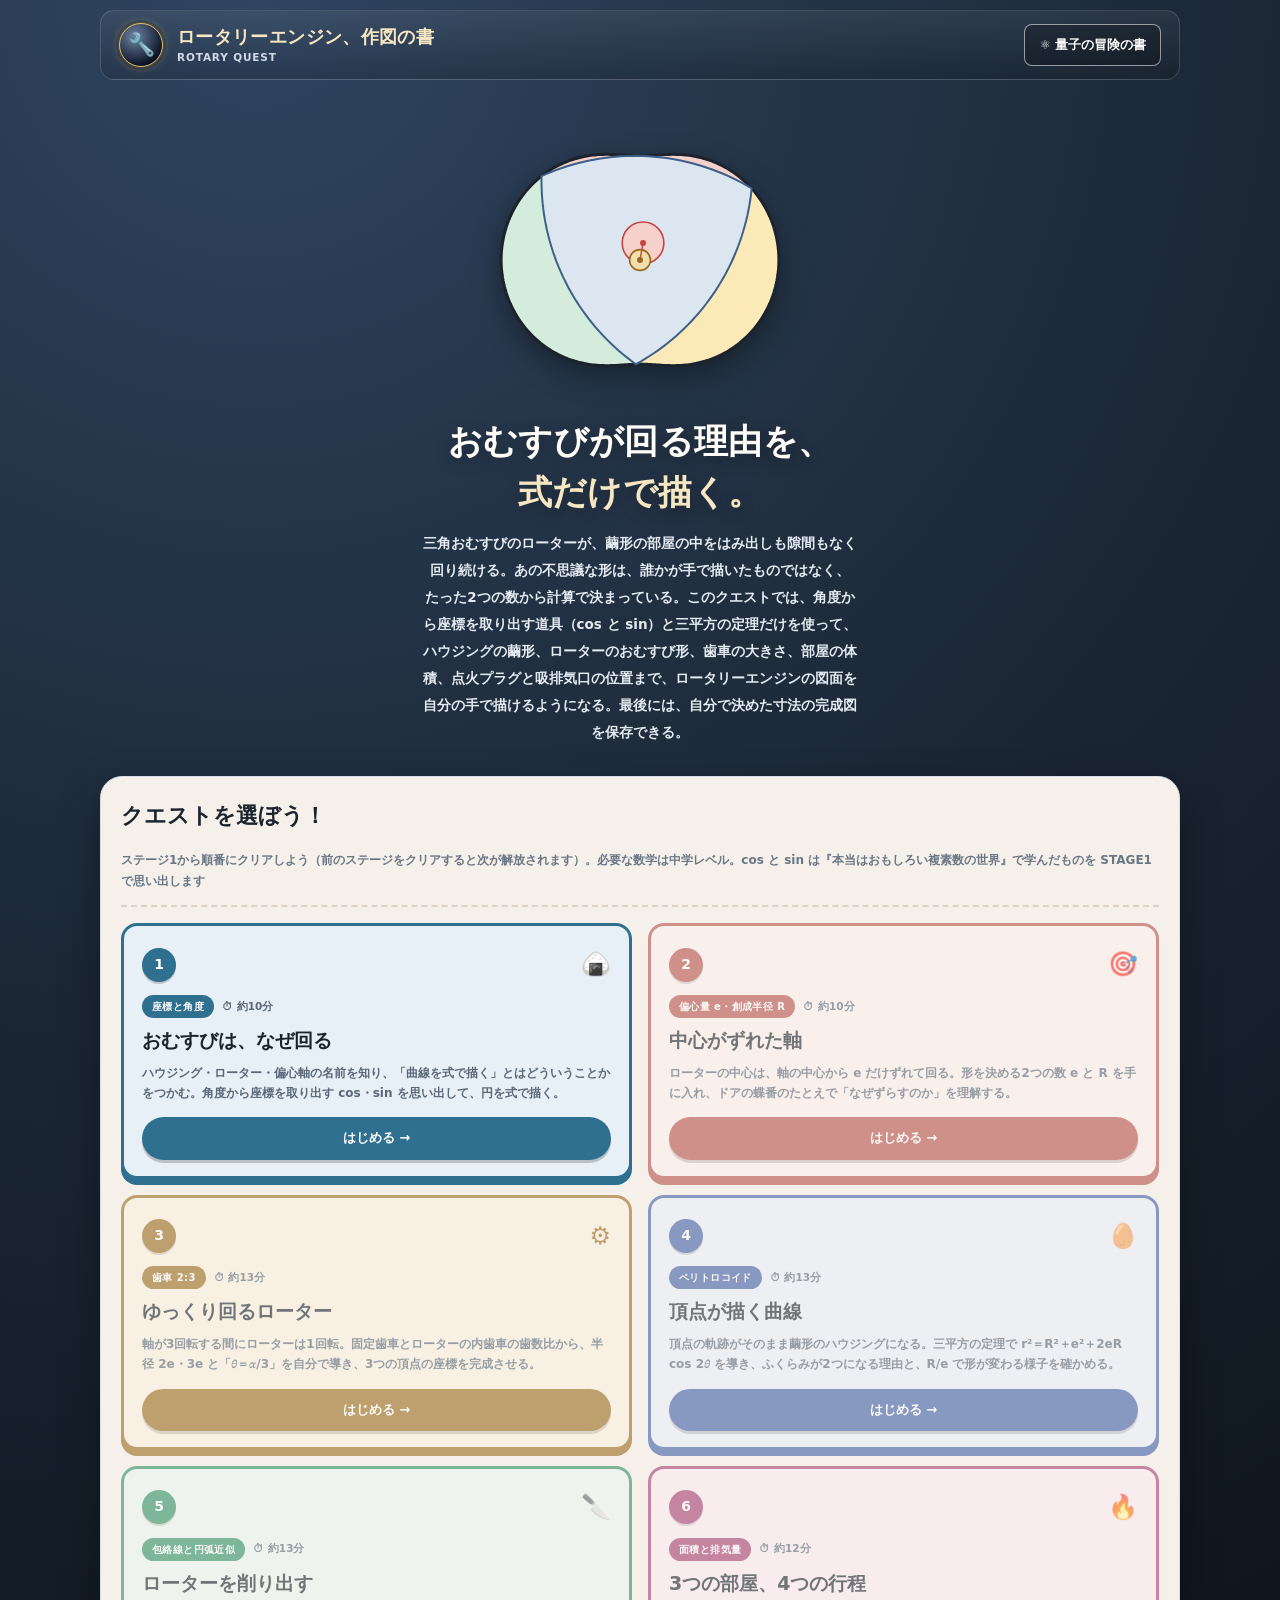
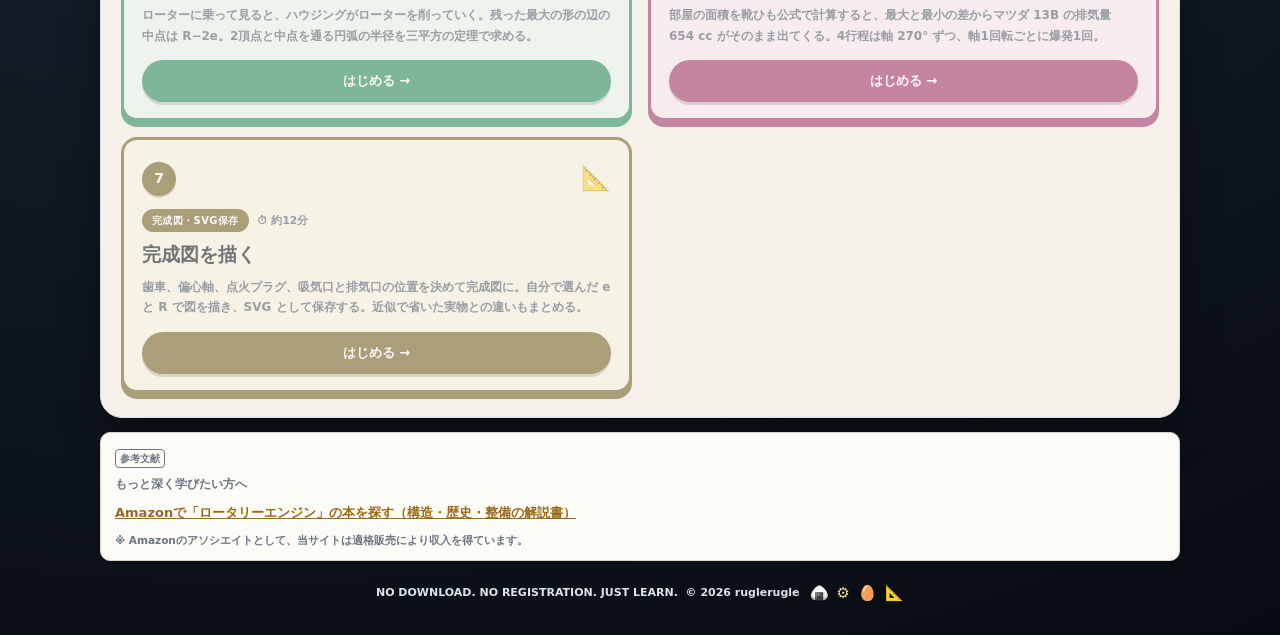
==== index.html @ bf462582 "fix: STAGE1のcos・sinを複素数の世界で既習のものとして想起する形に修正 Co-Authored-By: Claude Fable 5.1 <noreply@anthropic.com>" ====
<!DOCTYPE html>
<html lang="ja">
<head>
<meta charset="UTF-8">
<meta name="viewport" content="width=device-width, initial-scale=1.0">
<meta name="theme-color" content="#1c2836">
<!-- Google tag (gtag.js) -->
<script async src="https://www.googletagmanager.com/gtag/js?id=G-9RTQCP2HXM"></script>
<script>
  window.dataLayer = window.dataLayer || [];
  function gtag(){dataLayer.push(arguments);}
  gtag('js', new Date());
  gtag('config', 'G-9RTQCP2HXM');
</script>
<title>ロータリーエンジン、作図の書 ― 全7ステージの無料学習ゲーム</title>
<meta name="description" content="三角おむすびのローターと繭形のハウジング。ロータリーエンジンの形を、定規ではなく数学の式で描けるようになる全7ステージの無料学習サイト。角度から座標を取り出す cos・sin、偏心量 e と創成半径 R、歯車 2:3 と α/3、頂点が描くペリトロコイド、ローターの円弧近似、部屋の面積と排気量 654cc、完成図の SVG 保存まで。ねこ博士とうさ美が案内します。">
<link rel="canonical" href="https://rotary-engine.habatakijuku.com/">
<meta property="og:type" content="website">
<meta property="og:site_name" content="ロータリーエンジン、作図の書">
<meta property="og:locale" content="ja_JP">
<meta property="og:title" content="ロータリーエンジン、作図の書 ― 全7ステージの無料学習ゲーム">
<meta property="og:description" content="おむすび形のローターと繭形のハウジングを、2つの数 e と R から式だけで描く。中学数学でたどるロータリーエンジンの作図。">
<meta property="og:url" content="https://rotary-engine.habatakijuku.com/">
<meta property="og:image" content="https://rotary-engine.habatakijuku.com/images/ogp.png">
<meta property="og:image:width" content="1200">
<meta property="og:image:height" content="630">
<meta name="twitter:card" content="summary_large_image">
<link rel="icon" type="image/png" href="images/favicon.png">
<link rel="stylesheet" href="design-system.css">
<script type="application/ld+json">
{
  "@context": "https://schema.org",
  "@type": "LearningResource",
  "name": "ロータリーエンジン、作図の書",
  "alternateName": "ROTARY QUEST",
  "description": "ロータリーエンジン（ヴァンケルエンジン）のハウジング（ペリトロコイド）とローターの形を、偏心量 e と創成半径 R の2つの数から中学数学（座標・cos と sin・三平方の定理）だけで描けるようになる全7ステージの無料学習サイト。歯車比 2:3 と α/3 の法則、包絡線と円弧近似、靴ひも公式による部屋の面積と排気量、4行程、完成図の SVG 保存まで。",
  "url": "https://rotary-engine.habatakijuku.com/",
  "inLanguage": "ja",
  "learningResourceType": "learning activity",
  "educationalLevel": "中学生以上",
  "teaches": "ロータリーエンジンの作図（座標と媒介変数・cos と sin・偏心量と創成半径・遊星歯車と回転比・ペリトロコイド・包絡線と円弧近似・靴ひも公式・排気量と圧縮比・4行程・点火プラグと吸排気口の配置）",
  "isAccessibleForFree": true,
  "author": { "@type": "Person", "name": "ruglerugle" }
}
</script>
<style>
  .hero-engine{width:min(100%,300px);height:auto;display:block;margin:0 auto 6px;filter:drop-shadow(0 10px 14px rgba(0,0,0,.35))}
</style>
</head>
<body>
<div class="shell">
  <nav class="topbar" aria-label="サイト情報">
    <span class="brand-badge" aria-hidden="true">🔧</span>
    <span class="brand-copy">
      <strong>ロータリーエンジン、作図の書</strong>
      <small>ROTARY QUEST</small>
    </span>
    <a class="head-reset" style="margin-left:auto" href="https://quantum-mechanics.habatakijuku.com/" title="姉妹シリーズ『量子力学、冒険の書』へ">⚛ 量子の冒険の書</a>
  </nav>

  <header class="hero">
    <div class="hero-copy">
      <canvas class="hero-engine" id="hero-cv" width="300" height="300" aria-hidden="true"></canvas>
      <h1><span class="line">おむすびが回る理由を、</span><span class="line accent">式だけで描く。</span></h1>
      <p>三角おむすびのローターが、繭形の部屋の中をはみ出しも隙間もなく回り続ける。あの不思議な形は、誰かが手で描いたものではなく、<span class="nowrap">たった2つの数</span>から計算で決まっている。このクエストでは、角度から座標を取り出す道具（cos と sin）と三平方の定理だけを使って、ハウジングの繭形、ローターのおむすび形、歯車の大きさ、部屋の体積、点火プラグと吸排気口の位置まで、ロータリーエンジンの図面を自分の手で描けるようになる。最後には、自分で決めた寸法の完成図を保存できる。</p>
    </div>
  </header>

  <main>
    <section class="board" aria-labelledby="quest-heading">
      <div class="board-head">
        <div><h2 id="quest-heading">クエストを選ぼう！</h2></div>
        <p>ステージ1から順番にクリアしよう（前のステージをクリアすると次が解放されます）。必要な数学は中学レベル。cos と sin は『本当はおもしろい複素数の世界』で学んだものを STAGE1 で思い出します</p>
      </div>

      <div class="quest-grid">
        <a class="quest-card" href="stage1.html" data-stage="1" style="--accent:#2f6f8f;--accent-bg:#e6f0f6">
          <div class="q-top"><span class="q-num">1</span><span class="q-suit" aria-hidden="true">🍙</span></div>
          <div class="q-meta"><span class="q-tag">座標と角度</span><span class="q-time">⏱ 約10分</span></div>
          <div class="q-title">おむすびは、なぜ回る</div>
          <p class="q-desc">ハウジング・ローター・偏心軸の名前を知り、「曲線を式で描く」とはどういうことかをつかむ。角度から座標を取り出す cos・sin を思い出して、円を式で描く。</p>
          <span class="q-cta">はじめる →</span>
        </a>

        <a class="quest-card" href="stage2.html" data-stage="2" style="--accent:#b5504a;--accent-bg:#fdefed">
          <div class="q-top"><span class="q-num">2</span><span class="q-suit" aria-hidden="true">🎯</span></div>
          <div class="q-meta"><span class="q-tag">偏心量 e・創成半径 R</span><span class="q-time">⏱ 約10分</span></div>
          <div class="q-title">中心がずれた軸</div>
          <p class="q-desc">ローターの中心は、軸の中心から e だけずれて回る。形を決める2つの数 e と R を手に入れ、ドアの蝶番のたとえで「なぜずらすのか」を理解する。</p>
          <span class="q-cta">はじめる →</span>
        </a>

        <a class="quest-card" href="stage3.html" data-stage="3" style="--accent:#9a6a1c;--accent-bg:#fbf2df">
          <div class="q-top"><span class="q-num">3</span><span class="q-suit" aria-hidden="true">⚙️</span></div>
          <div class="q-meta"><span class="q-tag">歯車 2:3</span><span class="q-time">⏱ 約13分</span></div>
          <div class="q-title">ゆっくり回るローター</div>
          <p class="q-desc">軸が3回転する間にローターは1回転。固定歯車とローターの内歯車の歯数比から、半径 2e・3e と「θ＝α/3」を自分で導き、3つの頂点の座標を完成させる。</p>
          <span class="q-cta">はじめる →</span>
        </a>

        <a class="quest-card" href="stage4.html" data-stage="4" style="--accent:#3f5fa6;--accent-bg:#e9eef9">
          <div class="q-top"><span class="q-num">4</span><span class="q-suit" aria-hidden="true">🥚</span></div>
          <div class="q-meta"><span class="q-tag">ペリトロコイド</span><span class="q-time">⏱ 約13分</span></div>
          <div class="q-title">頂点が描く曲線</div>
          <p class="q-desc">頂点の軌跡がそのまま繭形のハウジングになる。三平方の定理で r²＝R²＋e²＋2eR cos 2θ を導き、ふくらみが2つになる理由と、R/e で形が変わる様子を確かめる。</p>
          <span class="q-cta">はじめる →</span>
        </a>

        <a class="quest-card" href="stage5.html" data-stage="5" style="--accent:#2f8f65;--accent-bg:#eaf7ef">
          <div class="q-top"><span class="q-num">5</span><span class="q-suit" aria-hidden="true">🔪</span></div>
          <div class="q-meta"><span class="q-tag">包絡線と円弧近似</span><span class="q-time">⏱ 約13分</span></div>
          <div class="q-title">ローターを削り出す</div>
          <p class="q-desc">ローターに乗って見ると、ハウジングがローターを削っていく。残った最大の形の辺の中点は R−2e。2頂点と中点を通る円弧の半径を三平方の定理で求める。</p>
          <span class="q-cta">はじめる →</span>
        </a>

        <a class="quest-card" href="stage6.html" data-stage="6" style="--accent:#a63f6f;--accent-bg:#fbe9f1">
          <div class="q-top"><span class="q-num">6</span><span class="q-suit" aria-hidden="true">🔥</span></div>
          <div class="q-meta"><span class="q-tag">面積と排気量</span><span class="q-time">⏱ 約12分</span></div>
          <div class="q-title">3つの部屋、4つの行程</div>
          <p class="q-desc">部屋の面積を靴ひも公式で計算すると、最大と最小の差からマツダ 13B の排気量 654 cc がそのまま出てくる。4行程は軸 270° ずつ、軸1回転ごとに爆発1回。</p>
          <span class="q-cta">はじめる →</span>
        </a>

        <a class="quest-card" href="stage7.html" data-stage="7" style="--accent:#7a6a2f;--accent-bg:#f7f3e2">
          <div class="q-top"><span class="q-num">7</span><span class="q-suit" aria-hidden="true">📐</span></div>
          <div class="q-meta"><span class="q-tag">完成図・SVG保存</span><span class="q-time">⏱ 約12分</span></div>
          <div class="q-title">完成図を描く</div>
          <p class="q-desc">歯車、偏心軸、点火プラグ、吸気口と排気口の位置を決めて完成図に。自分で選んだ e と R で図を描き、SVG として保存する。近似で省いた実物との違いもまとめる。</p>
          <span class="q-cta">はじめる →</span>
        </a>
      </div>
    </section>

    <div id="book-recommend"></div>
  </main>

  <footer>
    <p>NO DOWNLOAD. NO REGISTRATION. JUST LEARN. &nbsp;© <span id="year"></span> ruglerugle</p>
    <div class="footer-suits" aria-hidden="true"><span>🍙</span><span>⚙️</span><span>🥚</span><span>📐</span></div>
  </footer>
</div>

<script>
  document.getElementById("year").textContent = new Date().getFullYear();
</script>
<script src="js/progress.js"></script>
<script src="js/rotary.js"></script>
<script>RQ.initCoverPage();</script>
<script>
/* ヒーローのエンジン（ゆっくり回る） */
(function(){
  var cv=document.getElementById('hero-cv'); if(!cv) return;
  var ctx=cv.getContext('2d'), e=15, R=105, alpha=0, dpr=Math.min(window.devicePixelRatio||1,2), size=300;
  cv.width=size*dpr; cv.height=size*dpr; ctx.setTransform(dpr,0,0,dpr,0,0);
  var st={ctx:ctx,W:size,H:size};
  function draw(){
    ctx.clearRect(0,0,size,size);
    var v=RE.view(st, 2*(R+e)*1.08, 0, 0, size/2, size/2);
    RE.drawEngine(ctx,v,e,R,alpha,{chambers:true,gears:false,housingWidth:3});
  }
  draw();
  if(!RE.reducedMotion()){
    var last=0; function loop(now){ var dt=last?Math.min((now-last)/1000,0.05):0; last=now; alpha+=dt*0.9; draw(); requestAnimationFrame(loop);} requestAnimationFrame(loop);
  }
})();
</script>
</body>
</html>
---- design-system.css ----
/* ============================================================
   QUEST TEMPLATE — design system
   フェルト×クリーム紙×ゴールドを基調にした、学習クエスト系サイトの
   見た目だけを抜き出した共通デザインシステム。
   クイズ判定・進捗管理・ダイアログ内容などのロジックは含まない。
   色を変えたいときは :root の変数だけ差し替えればOK。
   ============================================================ */

/* ギリシャ文字（Α-Ω, α-ω）を数学組版用のSTIX Two Text Italic（SIL OFLライセンス）で描画し、
   数式らしい字形にする（特にνは右ストロークが強くカーブし、英字のvと見分けやすくなる）。
   woff2はギリシャ文字のみのサブセット(約7KB)を同梱 */
@font-face{
  font-family:"GreekNu";
  src:url("fonts/greek-stix-italic.woff2") format("woff2"),local("Georgia Italic"),local("Times New Roman Italic");
  font-weight:100 900;
  unicode-range:U+0391-03A1,U+03A3-03A9,U+03B1-03C9;
}
/* プライム記号（′ ″）は日本語フォントに落ちると全角幅になり、|ψ′|² などで絶対値記号との間が空きすぎる。
   欧文フォントの細い字形で描く（無ければ従来どおり後続のフォントへ） */
@font-face{
  font-family:"GreekNu";
  src:local("Arial"),local("Helvetica Neue"),local("Helvetica"),local("Segoe UI"),local("Roboto");
  font-weight:100 900;
  unicode-range:U+2032-2033;
}

*,*::before,*::after{box-sizing:border-box;margin:0;padding:0}
html{-webkit-text-size-adjust:100%;text-size-adjust:100%;scroll-behavior:smooth}
html,body{max-width:100vw;overflow-x:hidden}

:root{
  /* ベース配色（機械カラー：鋼の青×真鍮の金）。差し替えればテーマが丸ごと変わる */
  --bg1:#1c2836;--bg2:#2f4560;--bg3:#070b11;
  --paper:#f5f1ea;--paper2:#fdfbf6;--ink:#1b232c;--muted:#6a7684;--line:#dcd2c6;
  --gold:#e3bd6a;--gold-dark:#9a6a1c;--gold-light:#f6e7c2;
  --felt:#23364b;--felt-dark:#0d1620;
  --ok:#2f9e5c;--ok-bg:#e6f5ec;--ok-bd:#8fd1ab;
  --ng:#c8433f;--ng-bg:#fbe9e8;--ng-bd:#e79a97;
  --shadow:0 16px 40px rgba(0,0,0,.35);
  --r:10px;--r-lg:16px;
  --f:"GreekNu",system-ui,-apple-system,"Hiragino Sans","Yu Gothic",sans-serif;
}

body{
  font-family:var(--f);color:var(--ink);font-weight:600;min-height:100vh;line-height:1.7;
  background:radial-gradient(circle at 20% 0%,var(--bg2) 0,var(--bg1) 40%,var(--bg3) 100%);
}
a{color:inherit}
/* ボタンや入力欄はフォントを継承しない仕様なので、明示的に本文フォント（ギリシャ文字用GreekNuを含む）を引き継がせる */
button,input,select,textarea{font-family:inherit}
button,a{-webkit-tap-highlight-color:transparent}

/* ==========================================================
   1. ページ共通シェル（内側ページ：ヘッダー＋サイドバー＋メイン）
   ========================================================== */
.app-shell{min-height:100vh;display:flex;flex-direction:column;gap:12px;padding:10px 12px 24px}

/* ヘッダー */
.game-header{display:flex;align-items:center;gap:18px;flex-wrap:wrap;color:#fff;padding:10px 16px;
  background:linear-gradient(180deg,rgba(255,255,255,.06),rgba(0,0,0,.14));border-radius:12px;border:1px solid rgba(255,255,255,.15)}
.brand{display:flex;flex-direction:column;gap:2px;min-width:220px}
/* brand-title の中にホームバッジ(アイコン)を入れると、それ自体がトップへ戻るボタンになる */
.brand-title{display:flex;align-items:center;gap:9px;font-size:22px;font-weight:950;letter-spacing:.02em;color:var(--gold);text-shadow:0 2px 0 rgba(0,0,0,.4)}
.brand-sub{font-size:12.5px;font-weight:800;color:#dbe4ee}
.head-progress-wrap{flex:1;min-width:160px;display:flex;flex-direction:column;gap:4px}
.head-progress-label{font-size:11.5px;color:#d0dae6;font-weight:800}
.head-progress{height:14px;background:rgba(255,255,255,.18);border-radius:999px;overflow:hidden;box-shadow:inset 0 2px 4px rgba(0,0,0,.3)}
.head-progress-fill{height:100%;width:0;background:linear-gradient(90deg,#d9e5f2,#3d5f88);border-radius:999px;transition:width .4s}
.head-reset{padding:9px 14px;border:1.5px solid rgba(255,255,255,.55);border-radius:8px;background:rgba(0,0,0,.2);color:#fff;font-size:12.5px;font-weight:800;cursor:pointer;white-space:nowrap}
.head-reset:hover{background:rgba(255,255,255,.12)}
a.head-reset{text-decoration:none;display:inline-flex;align-items:center}
/* 円形バッジ（ブランドアイコン兼トップへ戻るボタン） */
.head-reset.home-badge{width:38px;height:38px;flex-shrink:0;padding:0;border-radius:50%;justify-content:center;background:radial-gradient(circle at 35% 30%, rgba(159,185,222,.5), rgba(8,16,34,1) 75%);border:1.5px solid var(--gold);box-shadow:0 0 0 3px rgba(0,0,0,.25),0 0 10px -2px var(--gold);font-size:18px}
.head-reset.home-badge:hover{box-shadow:0 0 0 3px rgba(0,0,0,.25),0 0 16px 0 var(--gold);background:rgba(0,0,0,.12);transform:translateY(-2px) scale(1.07)}
.header-actions{display:flex;align-items:center;gap:10px;margin-left:auto;flex-shrink:0}

/* レイアウト（サイドバー折りたたみ対応のオフキャンバス方式） */
.game-layout{display:grid;grid-template-columns:230px minmax(0,1fr);gap:14px;align-items:start;transition:grid-template-columns .25s ease}
.side-backdrop{display:none}

/* サイドバー */
.side-panel{background:linear-gradient(180deg,rgba(44,66,110,.92),rgba(10,18,38,.95));border:1px solid rgba(255,255,255,.16);
  border-radius:12px;box-shadow:var(--shadow);overflow:hidden;position:sticky;top:10px;transition:width .25s ease}
.side-head{padding:12px 14px;font-size:13px;font-weight:900;color:#eef3f8;border-bottom:1px solid rgba(255,255,255,.14);
  display:flex;align-items:center;gap:8px;min-height:20px}
.side-head-text{white-space:nowrap}
.side-toggle{width:32px;height:28px;border:1px solid rgba(255,255,255,.28);border-radius:7px;background:rgba(255,255,255,.10);
  color:#eef3f8;font-weight:950;font-size:16px;cursor:pointer;line-height:1;flex-shrink:0}
.side-list{display:flex;flex-direction:column}
.side-item{display:flex;align-items:center;gap:10px;padding:11px 14px;border-bottom:1px solid rgba(255,255,255,.09);
  color:#cbd6e2;cursor:pointer;user-select:none;touch-action:manipulation;min-width:0}
.side-item:hover{background:rgba(255,255,255,.06)}
.side-item.active{background:rgba(159,185,222,.22);box-shadow:inset 3px 0 0 var(--gold)}
.side-item.locked{opacity:.45;cursor:not-allowed}
.side-icon{font-size:16px;width:20px;text-align:center;flex-shrink:0}
.side-text{min-width:0}
.side-main{font-size:12.5px;font-weight:900;line-height:1.3;color:#fff;white-space:nowrap;overflow:hidden;text-overflow:ellipsis}
.side-sub{font-size:10.5px;color:#a9b8c9;margin-top:1px;white-space:nowrap;overflow:hidden;text-overflow:ellipsis}

.app-shell.side-collapsed .game-layout{grid-template-columns:64px minmax(0,1fr)}
.app-shell.side-collapsed .side-panel{width:64px}
.app-shell.side-collapsed .side-head{justify-content:center;padding:8px 6px}
.app-shell.side-collapsed .side-head-text{display:none}
.app-shell.side-collapsed .side-item{justify-content:center;padding:11px 6px}
.app-shell.side-collapsed .side-item .side-text{display:none}

@media(min-width:901px){
  .app-shell.side-collapsed .game-layout{grid-template-columns:230px minmax(0,1fr) !important}
  .app-shell.side-collapsed .side-panel{width:auto !important}
  .app-shell.side-collapsed .side-head{justify-content:space-between !important;padding:12px 14px !important}
  .app-shell.side-collapsed .side-head-text{display:block !important}
  .app-shell.side-collapsed .side-item{justify-content:flex-start !important;padding:11px 14px !important}
  .app-shell.side-collapsed .side-item .side-text{display:block !important}
}
@media(max-width:900px){
  .game-layout{grid-template-columns:64px minmax(0,1fr);gap:8px}
  .app-shell:not(.side-collapsed) .game-layout{grid-template-columns:210px minmax(0,1fr)}
  .side-panel{position:sticky;top:8px}
}
@media(max-width:700px){
  .game-layout{grid-template-columns:1fr}
  .app-shell.side-collapsed .game-layout,
  .app-shell:not(.side-collapsed) .game-layout{grid-template-columns:1fr}
  .side-panel{position:fixed;top:0;left:0;width:min(82vw,300px);height:100vh;height:100dvh;
    border-radius:0;transform:translateX(-100%);transition:transform .25s ease;
    box-shadow:10px 0 30px rgba(0,0,0,.45);overflow-y:auto;z-index:80}
  .app-shell.side-collapsed .side-panel{transform:translateX(-100%)}
  .app-shell:not(.side-collapsed) .side-panel{transform:translateX(0)}
  .side-backdrop{display:none;position:fixed;inset:0;background:rgba(6,12,18,.55);z-index:70}
  .app-shell:not(.side-collapsed) .side-backdrop{display:block}
  .game-header{padding:8px 12px}
}

/* メインエリア */
.main-area{background:var(--paper);border:1px solid #d5dde6;border-radius:12px;padding:18px 18px 20px;box-shadow:var(--shadow);min-height:520px;min-width:0}
.chapter-head{margin-bottom:12px}
.chapter-badge{display:inline-block;background:linear-gradient(#7a9cc4,#3d5f88);color:#fff;border-radius:7px;
  padding:4px 11px;font-size:12px;font-weight:950;letter-spacing:.02em;margin-right:8px;box-shadow:0 2px 0 rgba(0,0,0,.15)}
.chapter-title{display:inline;margin:0;font-size:20px;font-weight:950;color:#1c2a3a}
.chapter-sub{font-size:13px;color:var(--muted);margin-top:4px;font-weight:700}

/* ==========================================================
   2. キャラクター対話（吹き出し）
   .dialog-avatar.mentor / .dialog-avatar.student で色分け。
   画像を使う場合は中に <img> を入れる（object-fit:contain）。
   ========================================================== */
.dialogue-scene{display:flex;flex-direction:column;gap:8px;margin:14px 0 16px}
.dialog-row{display:grid;grid-template-columns:88px minmax(0,1fr);gap:12px;align-items:stretch;border:1px solid var(--line);background:var(--paper2);border-radius:10px;padding:10px 12px;box-shadow:0 2px 0 rgba(0,0,0,.04)}
.dialog-row.right{grid-template-columns:minmax(0,1fr) 88px}
.dialog-row.right .dialog-character{order:2}
.dialog-row.right .dialog-bubble{order:1}
.dialog-character{display:flex;flex-direction:column;align-items:center;justify-content:center;gap:0;min-width:0}
.dialog-avatar{position:relative;z-index:1;width:75px;height:96px;border-radius:10px;display:flex;align-items:center;justify-content:center;font-size:34px;box-shadow:0 3px 6px rgba(0,0,0,.18);flex-shrink:0;overflow:hidden}
.dialog-avatar.mentor{background:linear-gradient(#fde3d6,#f7c2a4)}
.dialog-avatar.student{background:linear-gradient(#dcefe9,#b9dcd0)}
.dialog-avatar img{width:100%;height:100%;object-fit:contain}
.dialog-name{position:relative;z-index:2;margin-top:-8px;padding:3px 10px;border-radius:7px;color:#fff;font-weight:900;font-size:11px;line-height:1.2;box-shadow:0 2px 0 rgba(0,0,0,.16);white-space:nowrap;text-align:center}
.dialog-name.mentor{background:linear-gradient(#f0b868,#c19a3a)}
.dialog-name.student{background:linear-gradient(#5cc2ab,#2f8f78)}
.dialog-bubble{position:relative;align-self:center;background:var(--paper);border:1px solid var(--line);border-radius:12px;padding:11px 14px;color:var(--ink);font-size:14.5px;line-height:1.75;font-weight:700;min-height:56px;align-content:center}
.dialog-bubble::before{content:"";position:absolute;left:-10px;top:50%;transform:translateY(-50%);width:0;height:0;border-top:8px solid transparent;border-bottom:8px solid transparent;border-right:10px solid var(--line)}
.dialog-bubble::after{content:"";position:absolute;left:-8px;top:50%;transform:translateY(-50%);width:0;height:0;border-top:7px solid transparent;border-bottom:7px solid transparent;border-right:9px solid var(--paper)}
.dialog-row.right .dialog-bubble::before{left:auto;right:-10px;border-right:0;border-left:10px solid var(--line)}
.dialog-row.right .dialog-bubble::after{left:auto;right:-8px;border-right:0;border-left:9px solid var(--paper)}
@media (max-width:700px){
  .dialog-row,.dialog-row.right{grid-template-columns:70px minmax(0,1fr);padding:8px;gap:8px}
  .dialog-row.right .dialog-character{order:0}
  .dialog-row.right .dialog-bubble{order:1}
  .dialog-avatar{width:59px;height:76px;font-size:27px}
  .dialog-name{font-size:9.5px;padding:3px 7px;margin-top:-6px}
  .dialog-bubble{font-size:14px;padding:9px 11px;min-height:0}
  .dialog-row.right .dialog-bubble::before{left:-10px;right:auto;border-left:0;border-right:10px solid var(--line)}
  .dialog-row.right .dialog-bubble::after{left:-8px;right:auto;border-left:0;border-right:9px solid var(--paper)}
}

/* ==========================================================
   3. ミッションボックス／ボタン／選択肢（クイズの見た目のみ。判定ロジックは含まない）
   ========================================================== */
.mission-box{background:linear-gradient(180deg,#eef3f9,#dfe9f4);border:1px solid #bfd0e3;border-radius:10px;padding:12px 14px;margin-bottom:14px}
.mission-label{font-size:11.5px;font-weight:950;color:#2d4a6e;margin-bottom:3px}
.mission-text{font-size:13.5px;color:#1c2a3a;font-weight:700;line-height:1.6}
.mission-status{display:inline-block;margin-top:8px;padding:3px 11px;border-radius:999px;font-size:11.5px;font-weight:900;
  background:#dbe6f1;color:#2d4a6e}
.mission-status.ok{background:var(--ok-bg);color:var(--ok);border:1px solid var(--ok-bd)}

/* ステージクリア演出・クリアバッジ */
.stage-clear-banner{margin:18px 0 4px;text-align:center;font-size:24px;font-weight:950;color:var(--gold-dark);letter-spacing:.04em;animation:clear-pop .5s cubic-bezier(.2,1.6,.4,1)}
@keyframes clear-pop{0%{transform:scale(.3);opacity:0}100%{transform:scale(1);opacity:1}}
.quest-card.cleared::after{content:"🏅";position:absolute;top:-12px;right:-8px;font-size:26px;filter:drop-shadow(0 2px 3px rgba(0,0,0,.3))}
@media (prefers-reduced-motion:reduce){.stage-clear-banner{animation:none}}

.stage-nav{display:flex;justify-content:flex-end;gap:10px;margin-top:18px;flex-wrap:wrap}
.btn{border:1px solid #bcc9d8;background:#fff;border-radius:8px;padding:.65rem 1.2rem;font-size:13.5px;cursor:pointer;
  color:var(--ink);font-family:var(--f);font-weight:800;touch-action:manipulation;-webkit-tap-highlight-color:transparent}
.btn:hover{background:#eef3f8}
.btn:disabled{opacity:.4;cursor:not-allowed}
a.btn{text-decoration:none;display:inline-flex;align-items:center}
.btn-primary{background:linear-gradient(#7a9cc4,#3d5f88);border-color:#2d4a6e;color:#fff;box-shadow:0 3px 0 #182c42}
.btn-primary:hover{opacity:.92;background:linear-gradient(#7a9cc4,#3d5f88)}
.btn-primary:disabled{opacity:.4;cursor:not-allowed;box-shadow:none}

.choice-list{display:flex;flex-wrap:wrap;gap:8px;margin-top:10px}
.choice-btn{border:1.5px solid #b6c8dc;background:#fff;border-radius:8px;padding:.55rem 1rem;font-size:14px;font-weight:800;
  cursor:pointer;color:#22364e;touch-action:manipulation;text-align:left}
.choice-btn:hover{background:#eef3f9}
.choice-btn[aria-disabled="true"]{cursor:default}
.choice-btn.choice-ok{background:var(--ok-bg);border-color:var(--ok-bd);color:var(--ok)}
.choice-btn.choice-ng{background:var(--ng-bg);border-color:var(--ng-bd);color:var(--ng)}
/* 色だけに頼らない正誤表示（色覚特性への配慮） */
.choice-btn.choice-ok::before{content:"✓ "}
.choice-btn.choice-ng::before{content:"✗ "}
/* スクリーンリーダー専用テキスト */
.sr-only{position:absolute;width:1px;height:1px;padding:0;margin:-1px;overflow:hidden;clip:rect(0 0 0 0);white-space:nowrap;border:0}
.quiz-q{font-size:14.5px;font-weight:850;color:#1c2a3a;margin-top:4px}
.quiz-head{font-size:14px;font-weight:950;color:#1c2a3a;margin:18px 0 10px;padding-top:10px;border-top:1px dashed var(--line)}
.quiz-card{background:linear-gradient(180deg,#fff,var(--paper2));border:1px solid var(--line);border-radius:10px;padding:12px 14px;margin-bottom:10px}
.quiz-explain{margin-top:9px;font-size:13.5px;line-height:1.6;color:#1c2a3a;background:#eef3f9;border:1px solid #bfd0e3;border-radius:8px;padding:8px 10px}

/* ==========================================================
   4.5 SVG図解ボックス（relativity-quest 独自拡張）
   ========================================================== */
.diagram-box{background:var(--paper2);border:1px solid var(--line);border-radius:12px;padding:14px;margin:16px 0;text-align:center}
.diagram-box svg{max-width:min(100%,460px);height:auto}
.diagram-caption{font-size:12.5px;color:var(--muted);margin-top:8px;font-weight:700;line-height:1.6}
.formula-box{background:#eef3f9;border:1px solid #bfd0e3;border-radius:10px;padding:14px 16px;margin:12px 0;font-size:14px;line-height:1.85;color:#1c2a3a;font-weight:700;overflow-x:auto}
/* 各ステップは折り返しても頭が分かるよう、ぶら下げインデント＋行間で区切る */
.formula-box .step{display:block;margin-bottom:11px;padding-left:1.3em;text-indent:-1.3em;word-break:keep-all;overflow-wrap:break-word}
.formula-box .step.multi{padding-left:0;text-indent:0}
.formula-box .step.multi .item{display:inline-block;max-width:100%;padding-left:1.3em;text-indent:-1.3em;word-break:keep-all;overflow-wrap:break-word}
.formula-box .step:last-child{margin-bottom:0}
/* 折り返しても項目の切れ目が分かるよう、2つめ以降に区切り線を引く */
.formula-box .step + .step{border-top:1px dashed #cad8e6;padding-top:11px}
/* 途中で割れると読めなくなる項だけ、折り返しを禁じる */
.formula-box .nw{white-space:nowrap}
/* 幅の狭い画面では、見出しと式を別の行に分ける */
.formula-box br.wbr{display:none}
@media(max-width:480px){ .formula-box br.wbr{display:inline} }
@media(max-width:480px){
  .formula-box{font-size:13.5px;padding:12px 13px;line-height:1.8}
  .formula-box .step{margin-bottom:12px}
  .app-shell.side-collapsed{padding-left:0;padding-right:0}
  .app-shell.side-collapsed .main-area{padding-left:8px;padding-right:8px;border-left:none;border-right:none;border-radius:0}
}

/* ==========================================================
   5. 終了画面／外部リンク案内
   ========================================================== */
#book-recommend{margin-top:14px;background:var(--paper2);border:1px solid var(--line);border-radius:10px;padding:10px 14px;box-shadow:0 2px 0 rgba(0,0,0,.04)}
#book-recommend:empty{display:none}
.book-recommend-label{display:inline-block;font-size:10px;font-weight:900;color:var(--muted);border:1px solid var(--muted);border-radius:4px;padding:0 4px;margin:0 0 6px}
.book-recommend-body{display:flex;align-items:center;gap:12px}
.book-recommend-lead{font-size:12px;color:var(--muted);margin:0 0 4px;font-weight:700}
#book-recommend a{font-size:13px;color:var(--gold-dark);font-weight:900;text-decoration:underline}
.book-recommend-note{margin-top:7px;font-size:10.5px;color:var(--muted);font-weight:700}

.recap-list{display:flex;flex-direction:column;gap:10px;margin:4px 0 8px}
.recap-item{display:flex;align-items:flex-start;gap:12px;padding:12px 14px;background:var(--paper2);border:1px solid var(--line);border-radius:10px}
.recap-num{flex-shrink:0;width:26px;height:26px;border-radius:50%;background:linear-gradient(#7a9cc4,#3d5f88);color:#fff;font-weight:900;font-size:12px;display:flex;align-items:center;justify-content:center;margin-top:1px}
.recap-body{font-size:13px;line-height:1.7}
.recap-title{font-weight:900;color:var(--ink)}
.recap-desc{color:var(--muted);font-weight:700}
.complete-actions{display:flex;gap:12px;flex-wrap:wrap;justify-content:center;margin-top:20px}

/* ==========================================================
   6. トップ（ポータル）ページ：ヒーロー＋クエストカード
   ========================================================== */
.shell{width:min(1080px,calc(100% - 32px));margin:0 auto;padding:10px 0 28px}

.topbar{display:flex;align-items:center;gap:14px;flex-wrap:wrap;color:#fff;padding:12px 18px;margin-bottom:16px;
  background:linear-gradient(180deg,rgba(255,255,255,.06),rgba(0,0,0,.14));border-radius:14px;border:1px solid rgba(255,255,255,.15)}
.brand-badge{width:44px;height:44px;flex-shrink:0;border-radius:50%;display:flex;align-items:center;justify-content:center;font-size:22px;
  background:radial-gradient(circle at 35% 30%,rgba(159,185,222,.55),rgba(8,16,34,1) 75%);border:1.5px solid var(--gold);
  box-shadow:0 0 0 3px rgba(0,0,0,.25),0 0 10px -2px var(--gold)}
.brand-copy{display:flex;flex-direction:column;line-height:1.25}
.brand-copy strong{font-size:18px;font-weight:900;letter-spacing:.02em;color:var(--gold-light)}
.brand-copy small{margin-top:2px;font-size:10.5px;font-weight:800;letter-spacing:.08em;color:#d0dae6}

.hero{position:relative;display:flex;align-items:flex-end;justify-content:center;gap:18px;padding:14px 10px 10px;text-align:center}
.hero-mascot{width:104px;height:auto;flex-shrink:0;filter:drop-shadow(0 10px 14px rgba(0,0,0,.35))}
.hero-copy{max-width:560px}
.hero h1{color:#fffdf7;font-size:clamp(22px,4.6vw,34px);font-weight:900;line-height:1.5;letter-spacing:.01em;
  text-shadow:0 4px 16px rgba(0,0,0,.3)}
.hero h1 .line{display:block}
.hero h1 .accent{color:var(--gold-light)}
.hero p{max-width:440px;margin:12px auto 0;color:#e4ebf2;font-size:13.5px;font-weight:700;line-height:2}
.nowrap{white-space:nowrap}

.board{margin-top:20px;padding:20px 20px 24px;background:var(--paper);border:1px solid #d5dde6;border-radius:22px;box-shadow:var(--shadow)}
.board-head{display:flex;align-items:flex-end;justify-content:space-between;gap:16px;flex-wrap:wrap;margin-bottom:16px;
  padding-bottom:14px;border-bottom:2.5px dashed var(--line)}
.board-head h2{font-size:22px;font-weight:900;color:var(--ink)}
.board-head p{font-size:12px;font-weight:700;color:var(--muted)}

.quest-grid{display:grid;grid-template-columns:repeat(2,minmax(0,1fr));gap:16px}
.quest-card{
  --accent:var(--gold-dark);--accent-bg:#f4eefa;
  position:relative;display:flex;flex-direction:column;gap:10px;padding:18px 18px 16px;
  border-radius:var(--r-lg);border:3px solid var(--accent);background:var(--accent-bg);
  color:var(--ink);text-decoration:none;box-shadow:0 6px 0 var(--accent);
  transition:transform .16s ease,box-shadow .16s ease;
}
.quest-card:hover,.quest-card:focus-visible{transform:translateY(-3px);box-shadow:0 9px 0 var(--accent);outline:none}
.quest-card:active{transform:translateY(3px);box-shadow:0 2px 0 var(--accent)}
.quest-card.locked{opacity:.6;cursor:default;box-shadow:0 6px 0 var(--accent)}
.quest-card.locked:hover{transform:none;box-shadow:0 6px 0 var(--accent)}

.q-top{display:flex;align-items:center;gap:10px}
.q-num{width:34px;height:34px;flex-shrink:0;border-radius:50%;display:flex;align-items:center;justify-content:center;
  background:var(--accent);color:#fff;font-weight:900;font-size:14px;box-shadow:0 2px 0 rgba(0,0,0,.18)}
.q-suit{margin-left:auto;font-size:24px;color:var(--accent)}
.q-title{font-size:19px;font-weight:900;line-height:1.3}
.q-meta{display:flex;align-items:center;gap:8px;flex-wrap:wrap}
.q-tag{display:inline-block;width:fit-content;padding:3px 10px;border-radius:999px;background:var(--accent);color:#fff;
  font-size:10px;font-weight:900;letter-spacing:.04em}
.q-time{font-size:10.5px;font-weight:800;color:#5a6878}
.q-desc{font-size:12px;font-weight:700;color:#5a6878;line-height:1.7;flex:1}
.q-cta{margin-top:4px;display:inline-flex;align-items:center;justify-content:center;gap:6px;padding:10px 0;border-radius:999px;
  background:var(--accent);color:#fff;font-size:13px;font-weight:900;box-shadow:0 3px 0 rgba(0,0,0,.2)}

footer{margin-top:20px;display:flex;flex-wrap:wrap;align-items:center;justify-content:center;gap:10px;
  color:#dae2ea;font-size:11px;font-weight:700;text-align:center}
.footer-suits{display:flex;gap:8px;font-size:15px;color:#e6d3a8}

@media (max-width:780px){
  .hero-mascot{display:none}
  .hero h1{font-size:clamp(17px,5.6vw,32px)}
}
@media (max-width:760px){
  .quest-grid{grid-template-columns:1fr}
  .hero{gap:8px;padding-top:10px}
  .board{padding:16px 14px 18px;border-radius:18px}
}
@media (prefers-reduced-motion:reduce){
  html{scroll-behavior:auto}
  *,*::before,*::after{transition-duration:.01ms!important}
}
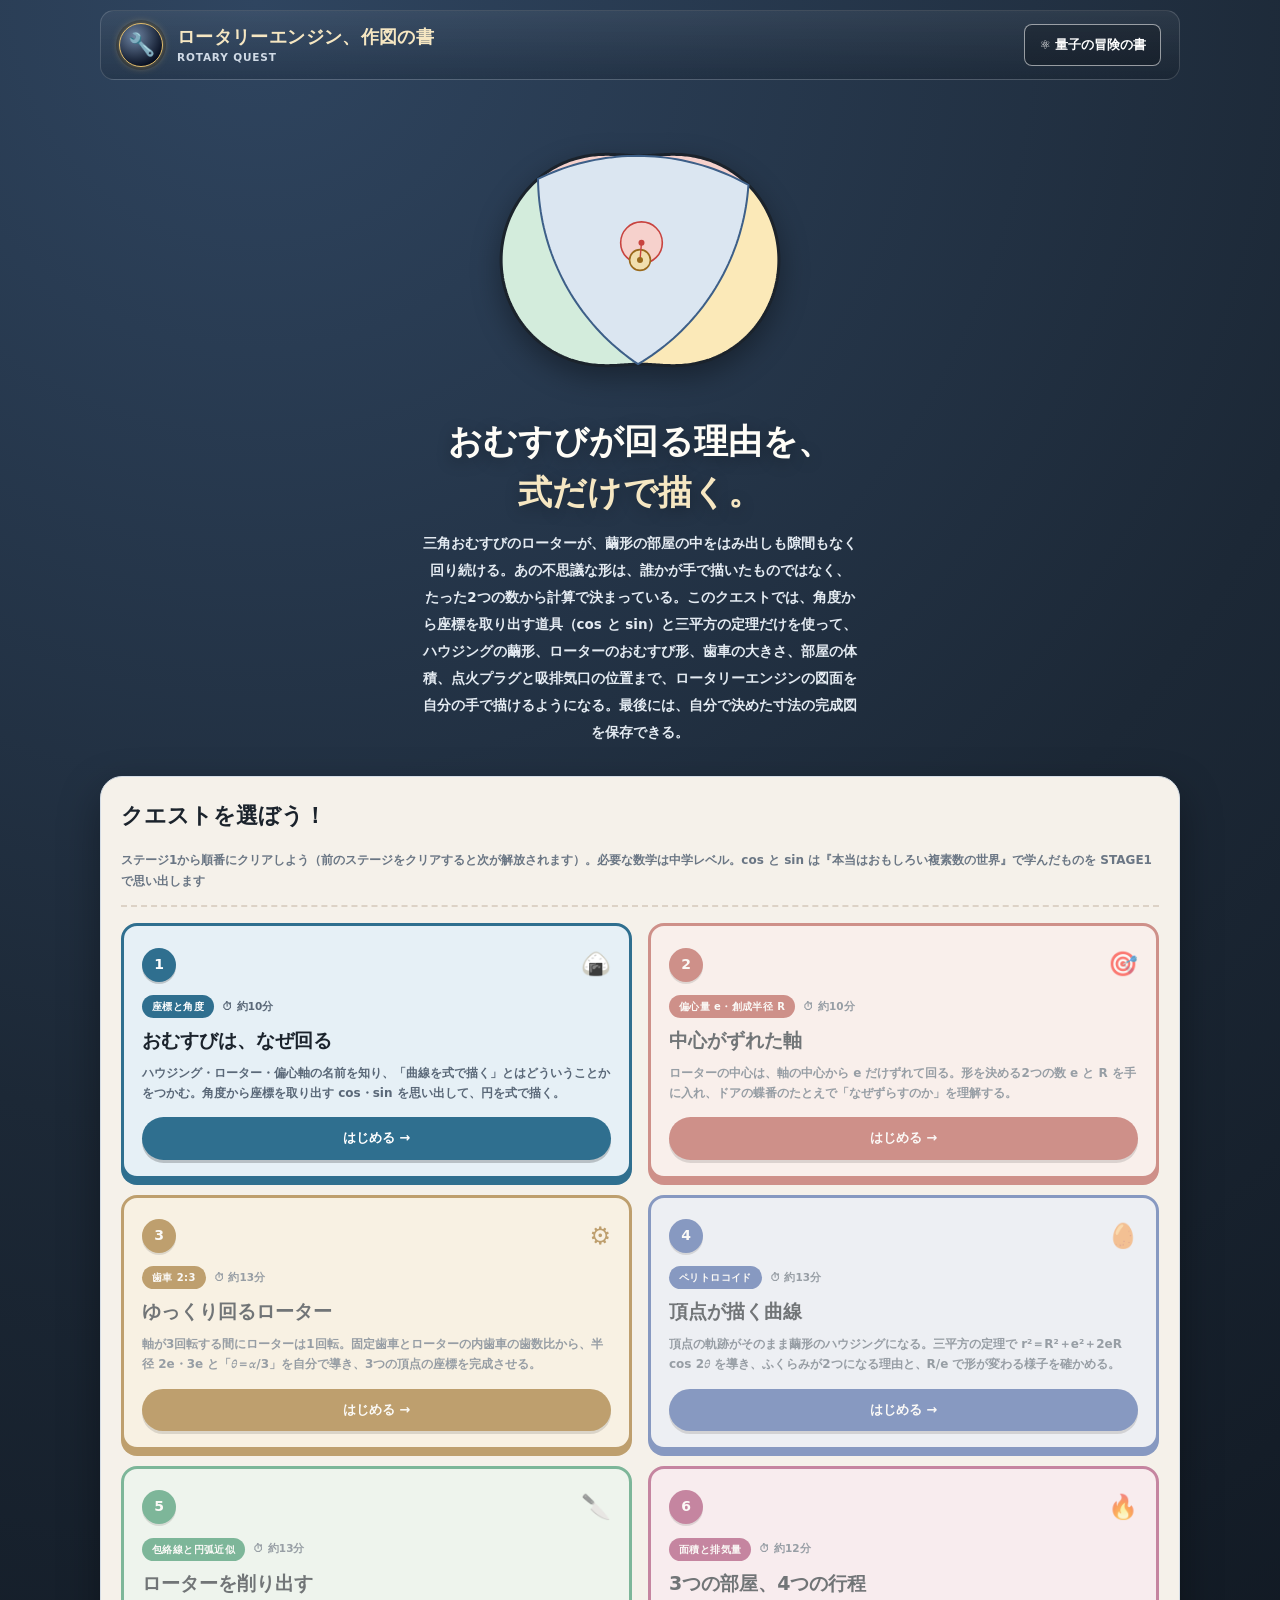
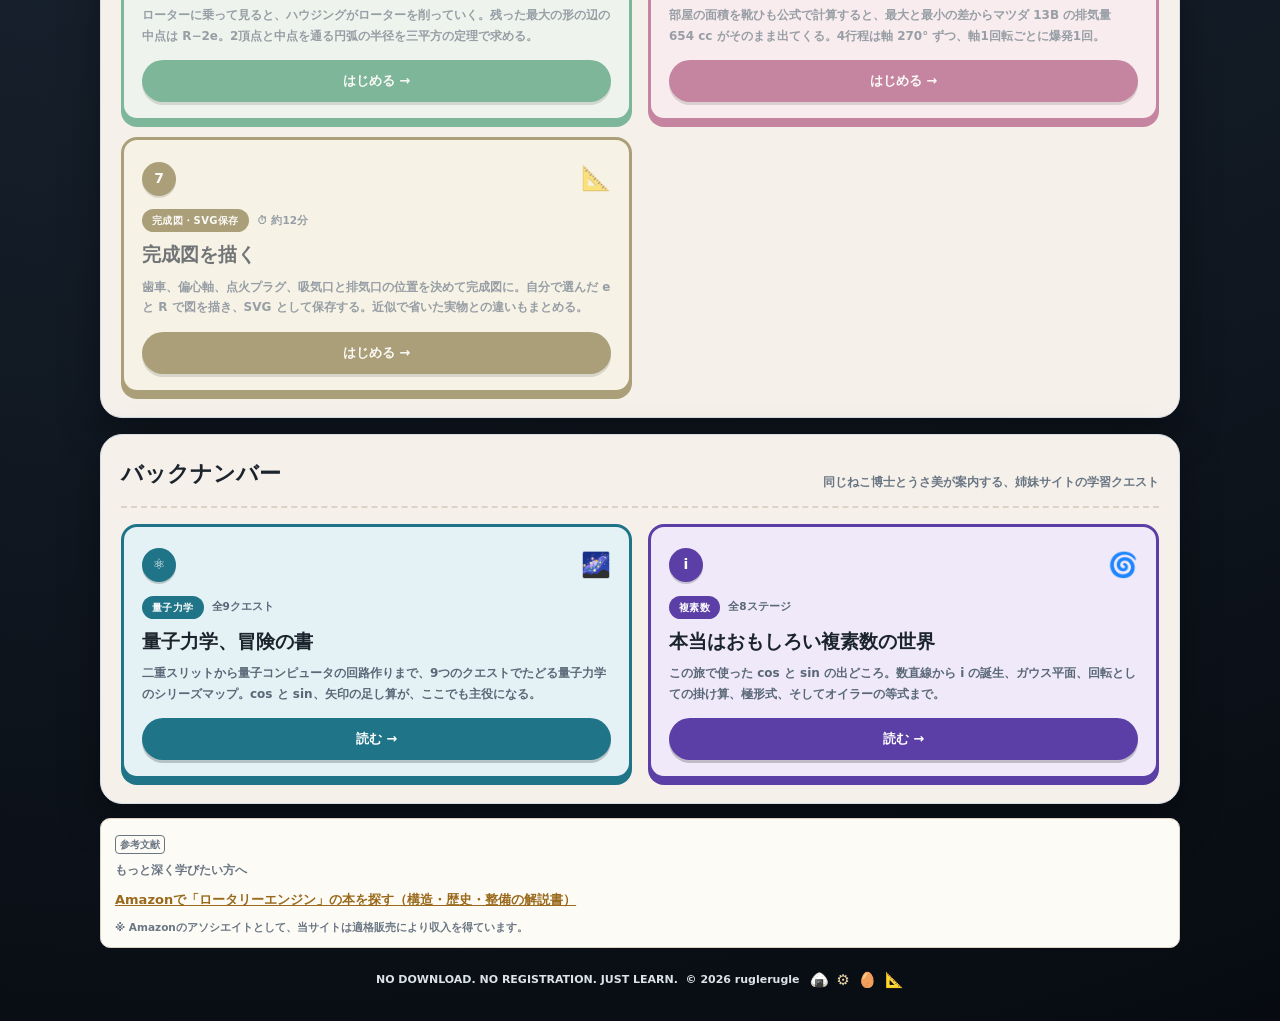
==== commit 2fd6b20e: "feat: トップページにもバックナンバーのカードを追加 Co-Authored-By: Claude Fable 5.1 <noreply@anthropic.com>" ====
--- a/index.html
+++ b/index.html
@@ -132,6 +132,29 @@
       </div>
     </section>
 
+    <section class="board" aria-labelledby="next-heading" style="margin-top:16px">
+      <div class="board-head">
+        <div><h2 id="next-heading">バックナンバー</h2></div>
+        <p>同じねこ博士とうさ美が案内する、姉妹サイトの学習クエスト</p>
+      </div>
+      <div class="quest-grid">
+        <a class="quest-card" href="https://quantum-mechanics.habatakijuku.com/" target="_blank" rel="noopener" style="--accent:#1f7488;--accent-bg:#e4f2f5">
+          <div class="q-top"><span class="q-num">⚛</span><span class="q-suit" aria-hidden="true">🌌</span></div>
+          <div class="q-meta"><span class="q-tag">量子力学</span><span class="q-time">全9クエスト</span></div>
+          <div class="q-title">量子力学、冒険の書</div>
+          <p class="q-desc">二重スリットから量子コンピュータの回路作りまで、9つのクエストでたどる量子力学のシリーズマップ。cos と sin、矢印の足し算が、ここでも主役になる。</p>
+          <span class="q-cta">読む →</span>
+        </a>
+        <a class="quest-card" href="https://complex-number.habatakijuku.com/" target="_blank" rel="noopener" style="--accent:#5b3fa6;--accent-bg:#efe9f9">
+          <div class="q-top"><span class="q-num">i</span><span class="q-suit" aria-hidden="true">🌀</span></div>
+          <div class="q-meta"><span class="q-tag">複素数</span><span class="q-time">全8ステージ</span></div>
+          <div class="q-title">本当はおもしろい複素数の世界</div>
+          <p class="q-desc">この旅で使った cos と sin の出どころ。数直線から i の誕生、ガウス平面、回転としての掛け算、極形式、そしてオイラーの等式まで。</p>
+          <span class="q-cta">読む →</span>
+        </a>
+      </div>
+    </section>
+
     <div id="book-recommend"></div>
   </main>
 
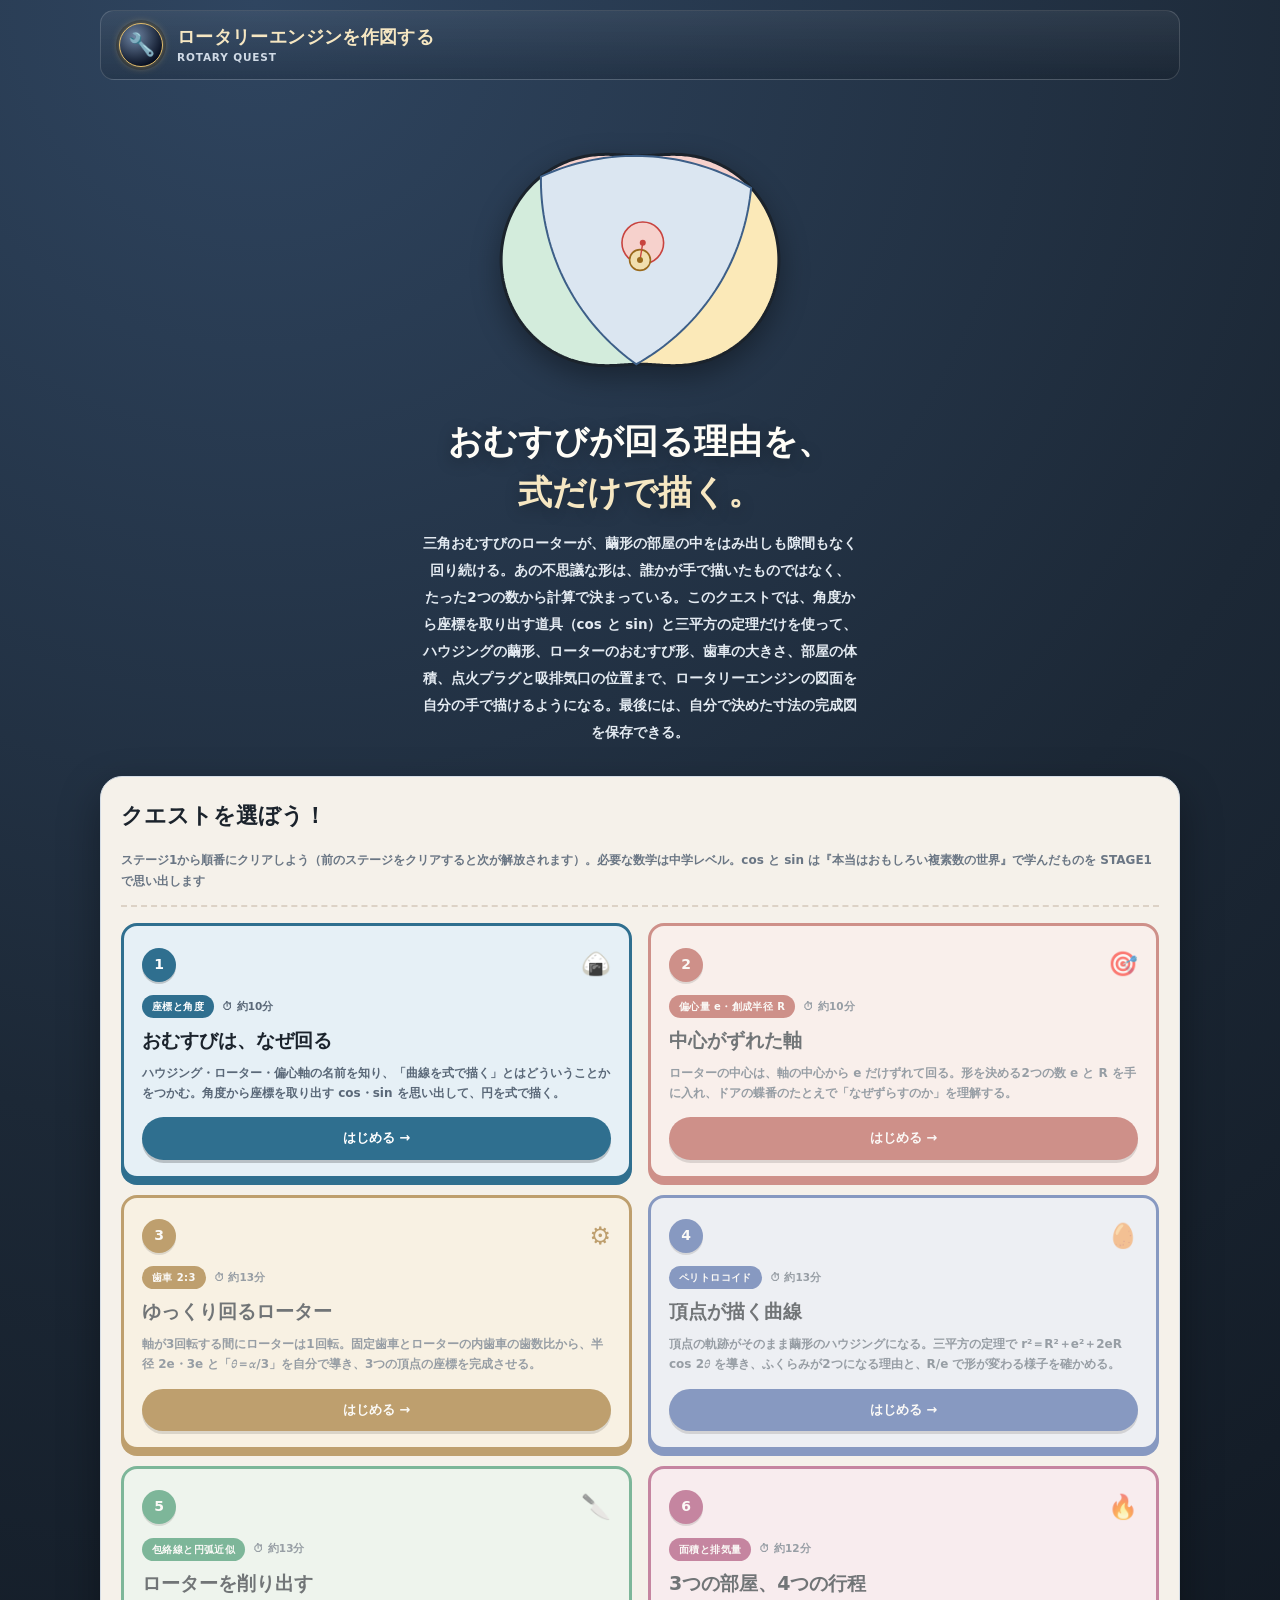
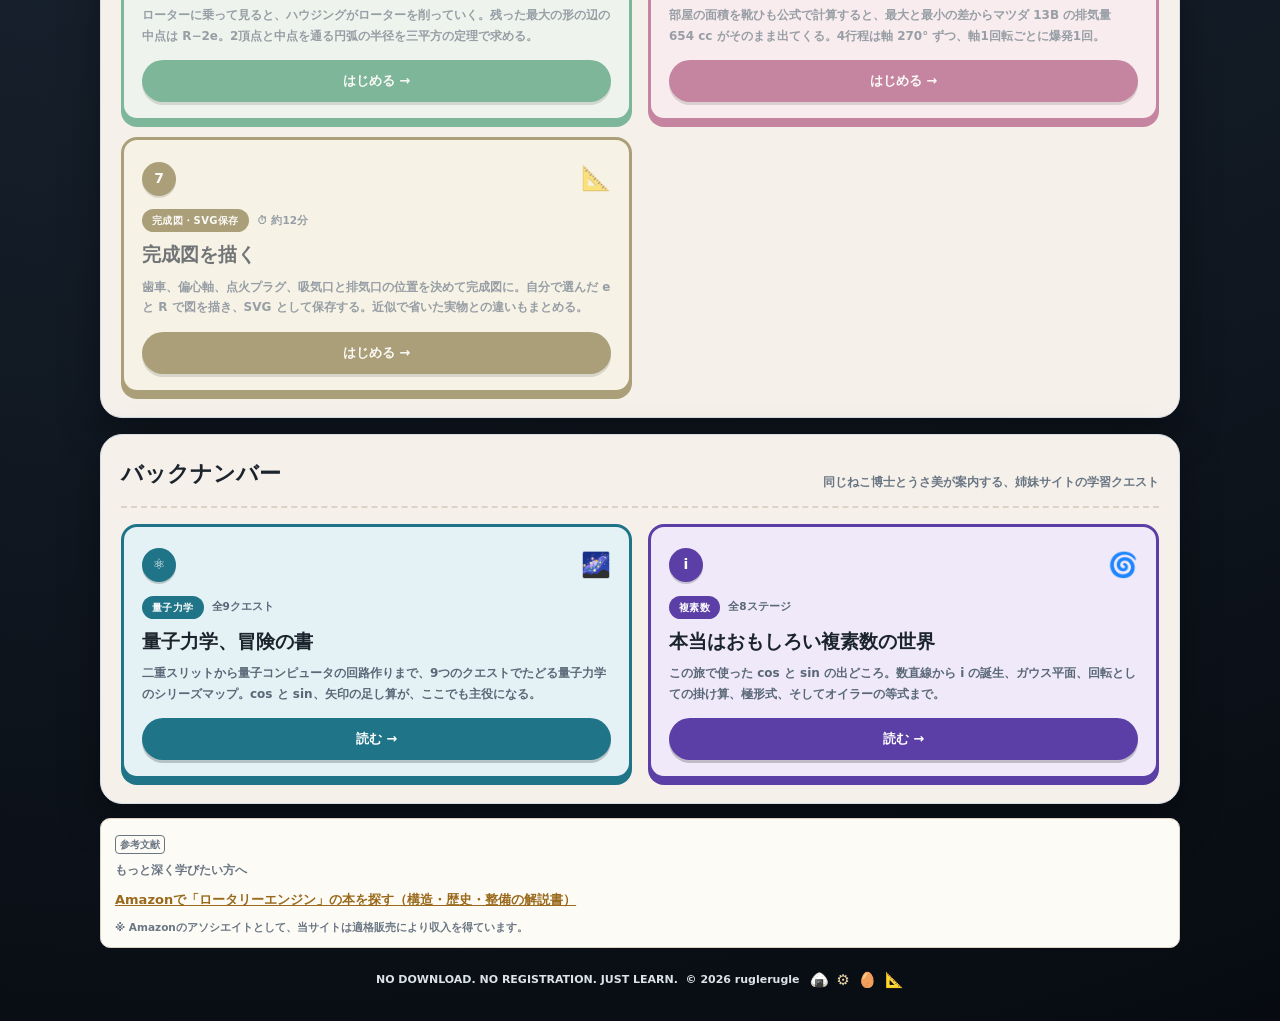
==== commit 69c46280: "feat: サイト名を「ロータリーエンジンを作図する」に変更し、帯から量子シリーズへのリンクを削除 OGP画像も新タイトルで再生成  Co-Authored-By: Claude Fable 5.1 " ====
--- a/index.html
+++ b/index.html
@@ -12,13 +12,13 @@
   gtag('js', new Date());
   gtag('config', 'G-9RTQCP2HXM');
 </script>
-<title>ロータリーエンジン、作図の書 ― 全7ステージの無料学習ゲーム</title>
+<title>ロータリーエンジンを作図する ― 全7ステージの無料学習ゲーム</title>
 <meta name="description" content="三角おむすびのローターと繭形のハウジング。ロータリーエンジンの形を、定規ではなく数学の式で描けるようになる全7ステージの無料学習サイト。角度から座標を取り出す cos・sin、偏心量 e と創成半径 R、歯車 2:3 と α/3、頂点が描くペリトロコイド、ローターの円弧近似、部屋の面積と排気量 654cc、完成図の SVG 保存まで。ねこ博士とうさ美が案内します。">
 <link rel="canonical" href="https://rotary-engine.habatakijuku.com/">
 <meta property="og:type" content="website">
-<meta property="og:site_name" content="ロータリーエンジン、作図の書">
+<meta property="og:site_name" content="ロータリーエンジンを作図する">
 <meta property="og:locale" content="ja_JP">
-<meta property="og:title" content="ロータリーエンジン、作図の書 ― 全7ステージの無料学習ゲーム">
+<meta property="og:title" content="ロータリーエンジンを作図する ― 全7ステージの無料学習ゲーム">
 <meta property="og:description" content="おむすび形のローターと繭形のハウジングを、2つの数 e と R から式だけで描く。中学数学でたどるロータリーエンジンの作図。">
 <meta property="og:url" content="https://rotary-engine.habatakijuku.com/">
 <meta property="og:image" content="https://rotary-engine.habatakijuku.com/images/ogp.png">
@@ -31,7 +31,7 @@
 {
   "@context": "https://schema.org",
   "@type": "LearningResource",
-  "name": "ロータリーエンジン、作図の書",
+  "name": "ロータリーエンジンを作図する",
   "alternateName": "ROTARY QUEST",
   "description": "ロータリーエンジン（ヴァンケルエンジン）のハウジング（ペリトロコイド）とローターの形を、偏心量 e と創成半径 R の2つの数から中学数学（座標・cos と sin・三平方の定理）だけで描けるようになる全7ステージの無料学習サイト。歯車比 2:3 と α/3 の法則、包絡線と円弧近似、靴ひも公式による部屋の面積と排気量、4行程、完成図の SVG 保存まで。",
   "url": "https://rotary-engine.habatakijuku.com/",
@@ -52,10 +52,9 @@
   <nav class="topbar" aria-label="サイト情報">
     <span class="brand-badge" aria-hidden="true">🔧</span>
     <span class="brand-copy">
-      <strong>ロータリーエンジン、作図の書</strong>
+      <strong>ロータリーエンジンを作図する</strong>
       <small>ROTARY QUEST</small>
     </span>
-    <a class="head-reset" style="margin-left:auto" href="https://quantum-mechanics.habatakijuku.com/" title="姉妹シリーズ『量子力学、冒険の書』へ">⚛ 量子の冒険の書</a>
   </nav>
 
   <header class="hero">
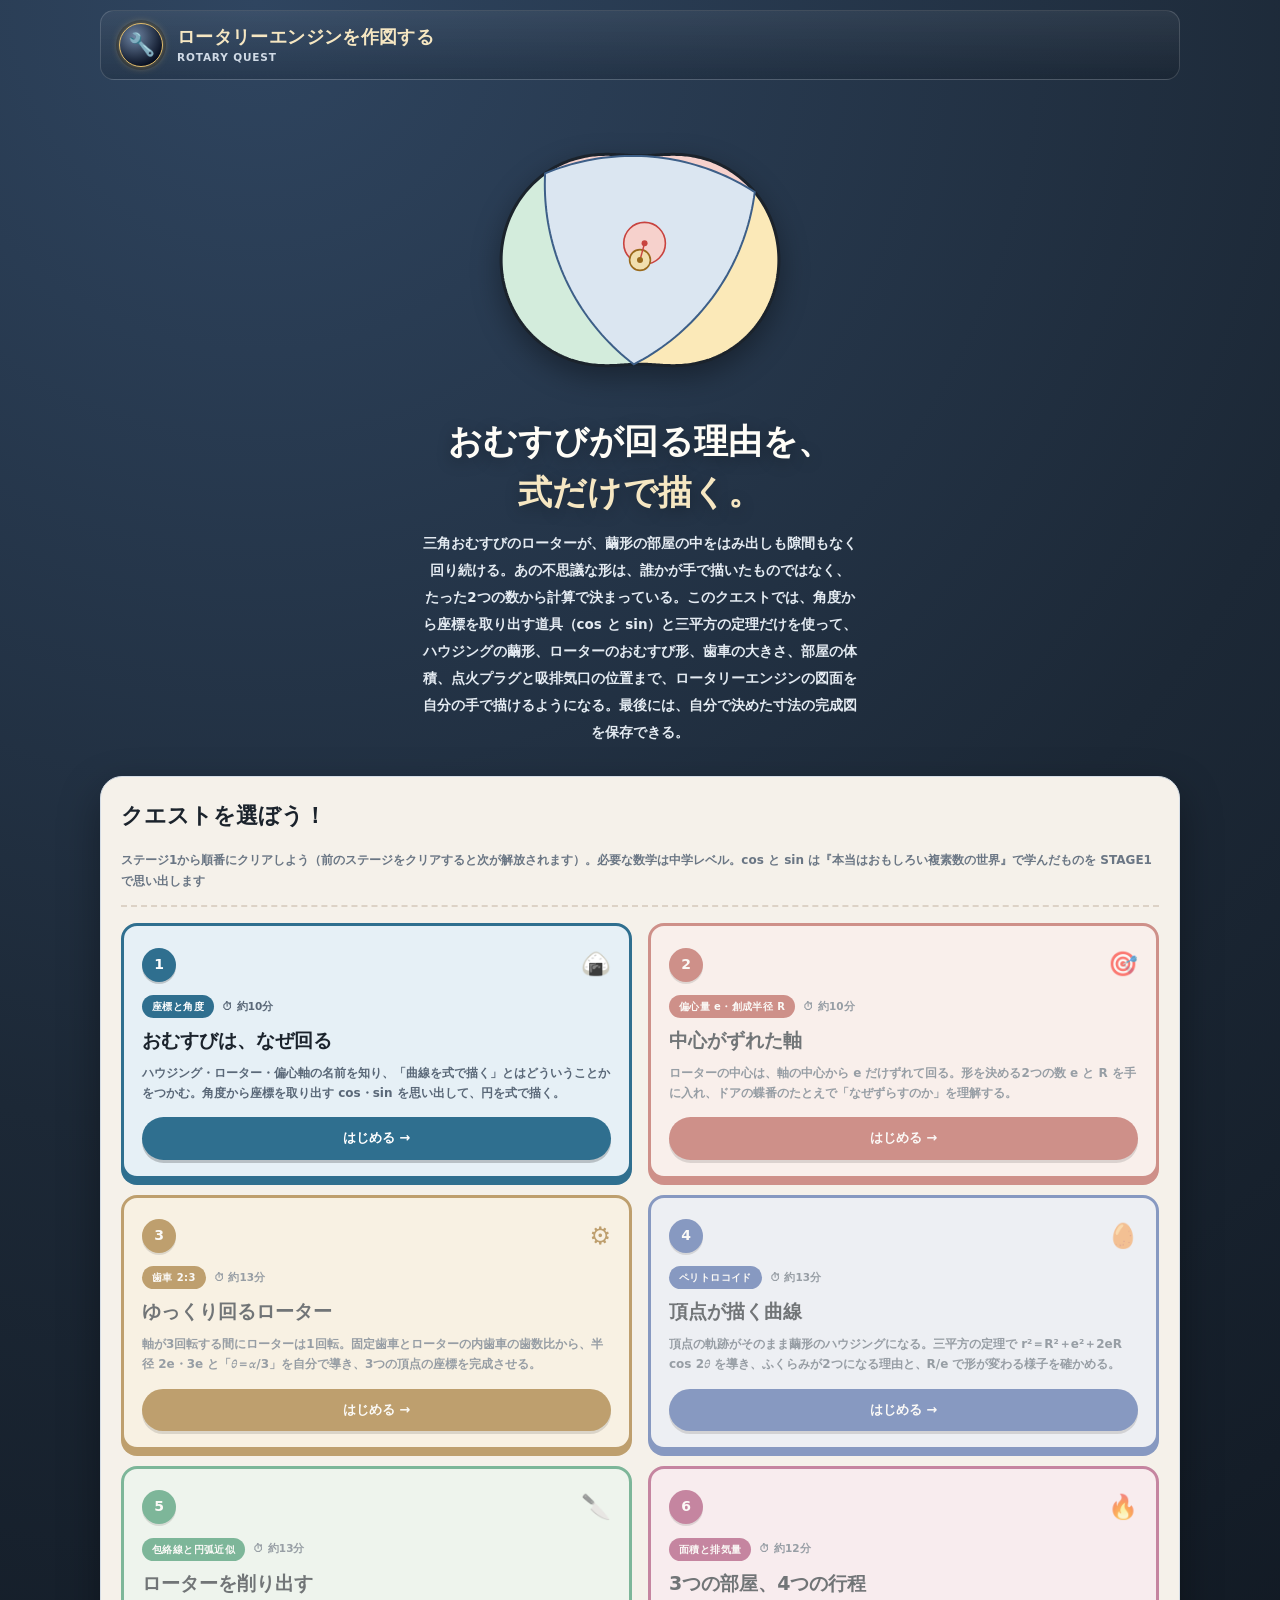
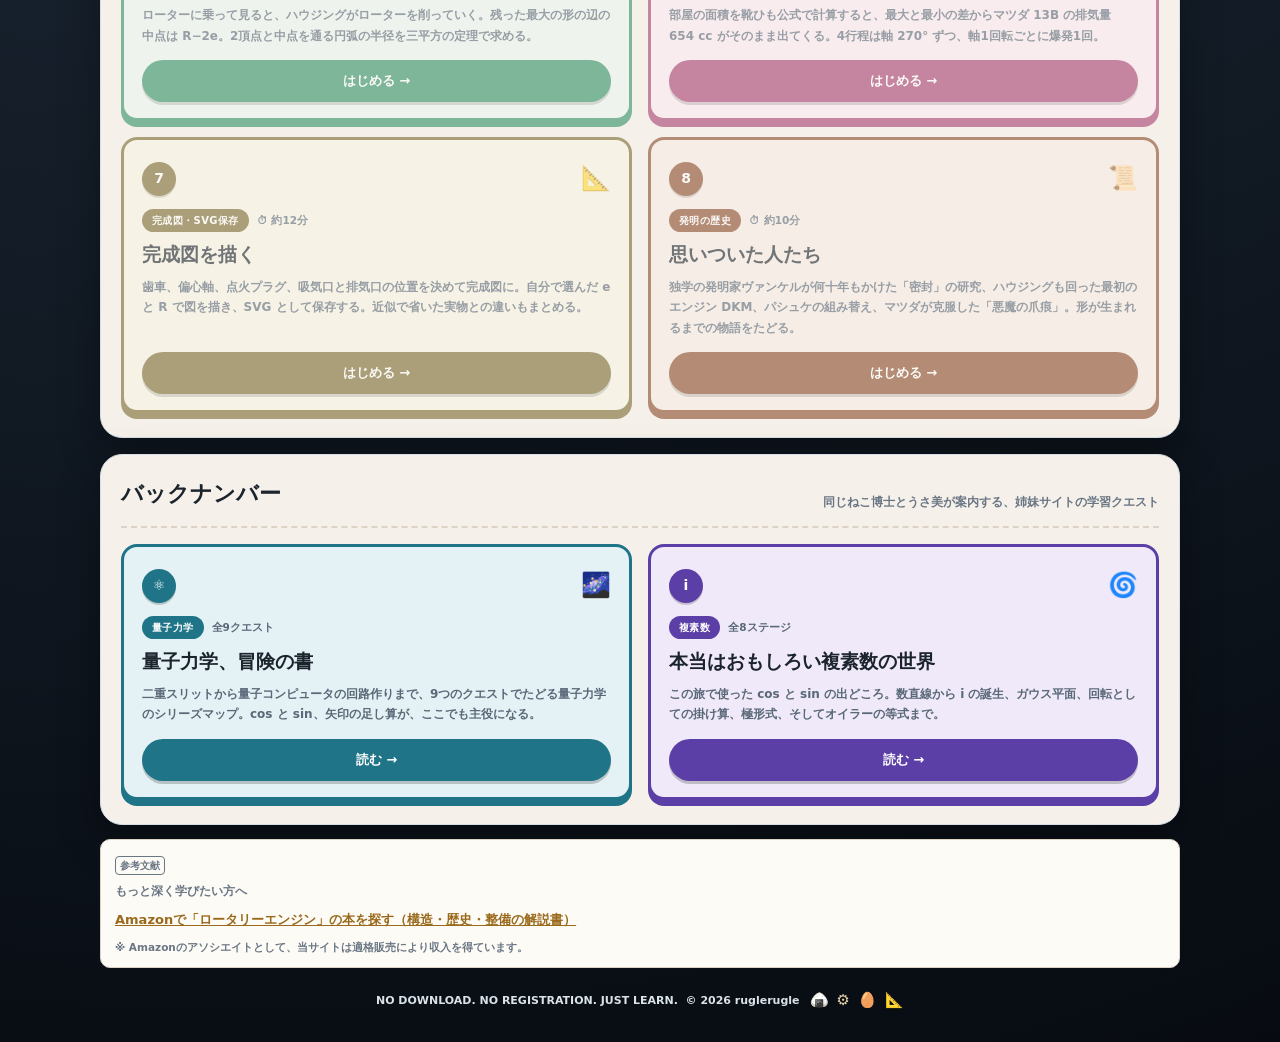
==== commit c07fd761: "feat: STAGE8「思いついた人たち」（ロータリーエンジン発明の歴史）を追加し全8ステージに - DKMとKKMを並べたアニメーション、悪魔の爪痕の図、年表を追加 - STAGE1の「マツダが世" ====
--- a/index.html
+++ b/index.html
@@ -12,13 +12,13 @@
   gtag('js', new Date());
   gtag('config', 'G-9RTQCP2HXM');
 </script>
-<title>ロータリーエンジンを作図する ― 全7ステージの無料学習ゲーム</title>
-<meta name="description" content="三角おむすびのローターと繭形のハウジング。ロータリーエンジンの形を、定規ではなく数学の式で描けるようになる全7ステージの無料学習サイト。角度から座標を取り出す cos・sin、偏心量 e と創成半径 R、歯車 2:3 と α/3、頂点が描くペリトロコイド、ローターの円弧近似、部屋の面積と排気量 654cc、完成図の SVG 保存まで。ねこ博士とうさ美が案内します。">
+<title>ロータリーエンジンを作図する ― 全8ステージの無料学習ゲーム</title>
+<meta name="description" content="三角おむすびのローターと繭形のハウジング。ロータリーエンジンの形を、定規ではなく数学の式で描けるようになる全8ステージの無料学習サイト。角度から座標を取り出す cos・sin、偏心量 e と創成半径 R、歯車 2:3 と α/3、頂点が描くペリトロコイド、ローターの円弧近似、部屋の面積と排気量 654cc、完成図の SVG 保存まで。ねこ博士とうさ美が案内します。">
 <link rel="canonical" href="https://rotary-engine.habatakijuku.com/">
 <meta property="og:type" content="website">
 <meta property="og:site_name" content="ロータリーエンジンを作図する">
 <meta property="og:locale" content="ja_JP">
-<meta property="og:title" content="ロータリーエンジンを作図する ― 全7ステージの無料学習ゲーム">
+<meta property="og:title" content="ロータリーエンジンを作図する ― 全8ステージの無料学習ゲーム">
 <meta property="og:description" content="おむすび形のローターと繭形のハウジングを、2つの数 e と R から式だけで描く。中学数学でたどるロータリーエンジンの作図。">
 <meta property="og:url" content="https://rotary-engine.habatakijuku.com/">
 <meta property="og:image" content="https://rotary-engine.habatakijuku.com/images/ogp.png">
@@ -33,7 +33,7 @@
   "@type": "LearningResource",
   "name": "ロータリーエンジンを作図する",
   "alternateName": "ROTARY QUEST",
-  "description": "ロータリーエンジン（ヴァンケルエンジン）のハウジング（ペリトロコイド）とローターの形を、偏心量 e と創成半径 R の2つの数から中学数学（座標・cos と sin・三平方の定理）だけで描けるようになる全7ステージの無料学習サイト。歯車比 2:3 と α/3 の法則、包絡線と円弧近似、靴ひも公式による部屋の面積と排気量、4行程、完成図の SVG 保存まで。",
+  "description": "ロータリーエンジン（ヴァンケルエンジン）のハウジング（ペリトロコイド）とローターの形を、偏心量 e と創成半径 R の2つの数から中学数学（座標・cos と sin・三平方の定理）だけで描けるようになる全8ステージの無料学習サイト。歯車比 2:3 と α/3 の法則、包絡線と円弧近似、靴ひも公式による部屋の面積と排気量、4行程、完成図の SVG 保存、そして発明の歴史まで。",
   "url": "https://rotary-engine.habatakijuku.com/",
   "inLanguage": "ja",
   "learningResourceType": "learning activity",
@@ -128,6 +128,14 @@
           <p class="q-desc">歯車、偏心軸、点火プラグ、吸気口と排気口の位置を決めて完成図に。自分で選んだ e と R で図を描き、SVG として保存する。近似で省いた実物との違いもまとめる。</p>
           <span class="q-cta">はじめる →</span>
         </a>
+
+        <a class="quest-card" href="stage8.html" data-stage="8" style="--accent:#8a4a2a;--accent-bg:#f8ece4">
+          <div class="q-top"><span class="q-num">8</span><span class="q-suit" aria-hidden="true">📜</span></div>
+          <div class="q-meta"><span class="q-tag">発明の歴史</span><span class="q-time">⏱ 約10分</span></div>
+          <div class="q-title">思いついた人たち</div>
+          <p class="q-desc">独学の発明家ヴァンケルが何十年もかけた「密封」の研究、ハウジングも回った最初のエンジン DKM、パシュケの組み替え、マツダが克服した「悪魔の爪痕」。形が生まれるまでの物語をたどる。</p>
+          <span class="q-cta">はじめる →</span>
+        </a>
       </div>
     </section>
 
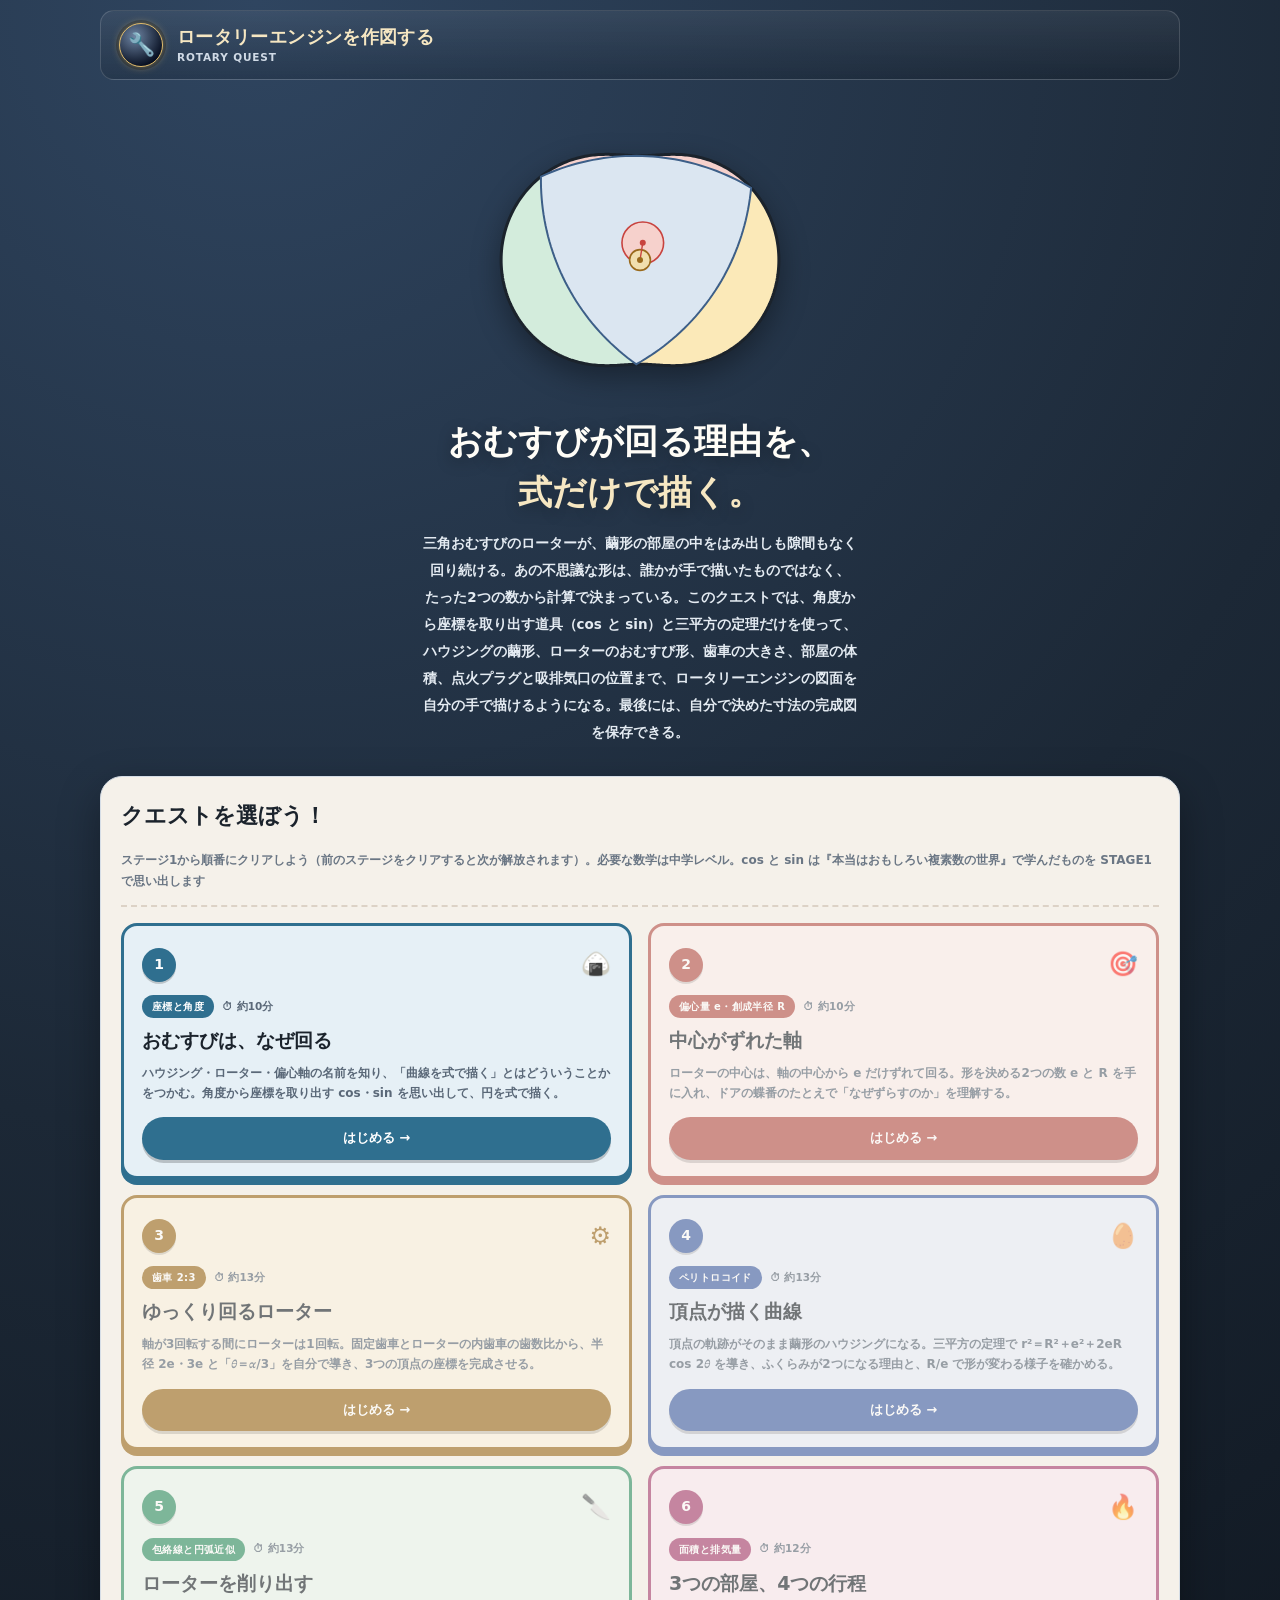
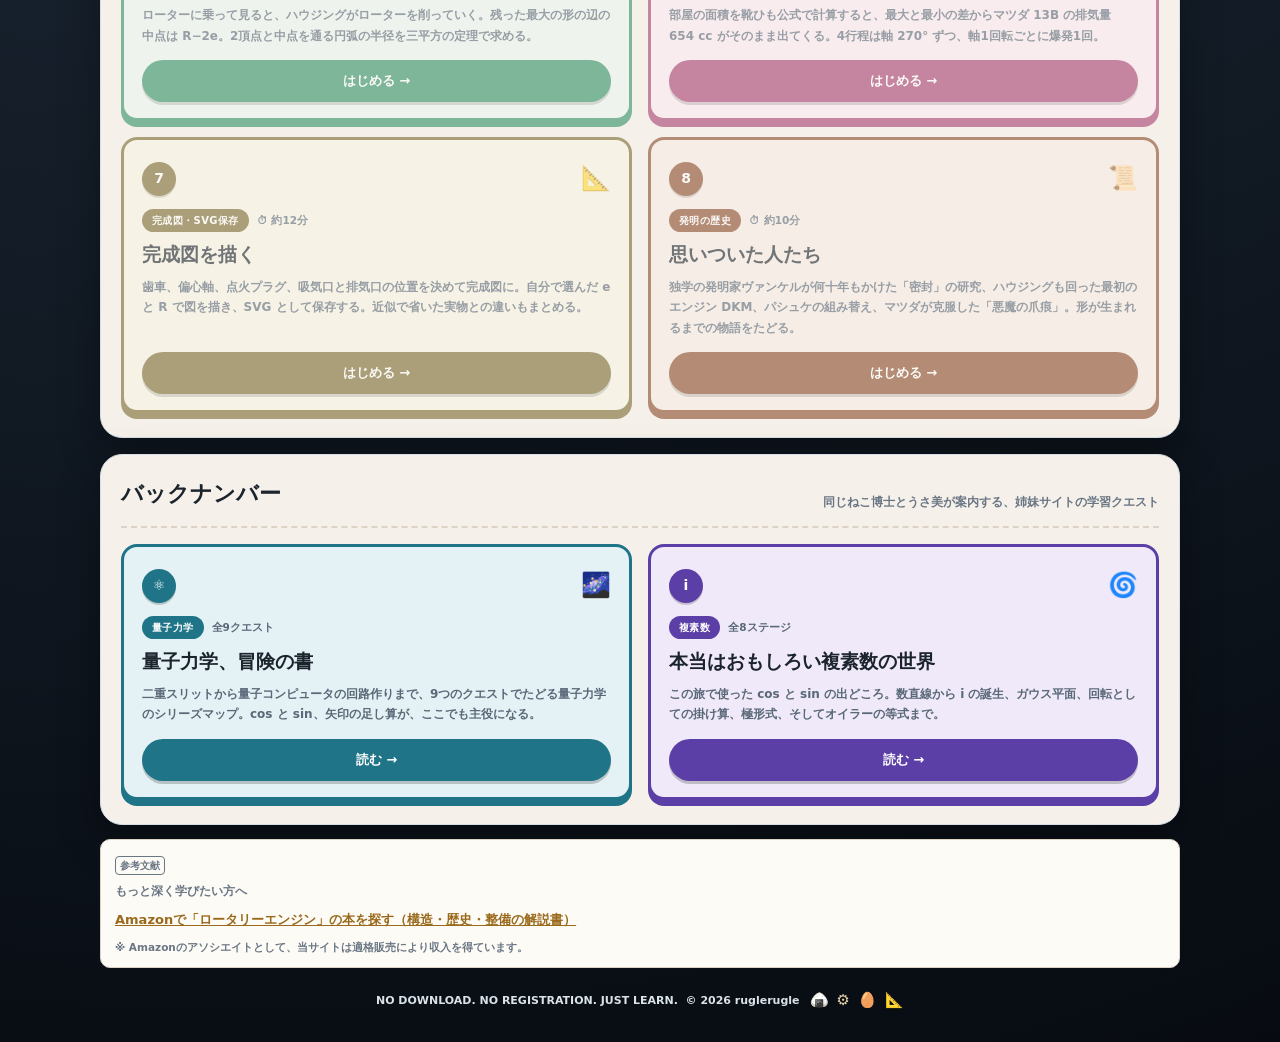
==== commit f3a89183: "fix: JS/CSSのキャッシュで古い進捗スクリプトが使われ、STAGE7の次へがSTAGE8に進まない問題を修正 - 全ページのJS/CSS読み込みにバージョン番号を付与 - _headersでJ" ====
--- a/index.html
+++ b/index.html
@@ -26,7 +26,7 @@
 <meta property="og:image:height" content="630">
 <meta name="twitter:card" content="summary_large_image">
 <link rel="icon" type="image/png" href="images/favicon.png">
-<link rel="stylesheet" href="design-system.css">
+<link rel="stylesheet" href="design-system.css?v=20261003b">
 <script type="application/ld+json">
 {
   "@context": "https://schema.org",
@@ -174,8 +174,8 @@
 <script>
   document.getElementById("year").textContent = new Date().getFullYear();
 </script>
-<script src="js/progress.js"></script>
-<script src="js/rotary.js"></script>
+<script src="js/progress.js?v=20261003b"></script>
+<script src="js/rotary.js?v=20261003b"></script>
 <script>RQ.initCoverPage();</script>
 <script>
 /* ヒーローのエンジン（ゆっくり回る） */
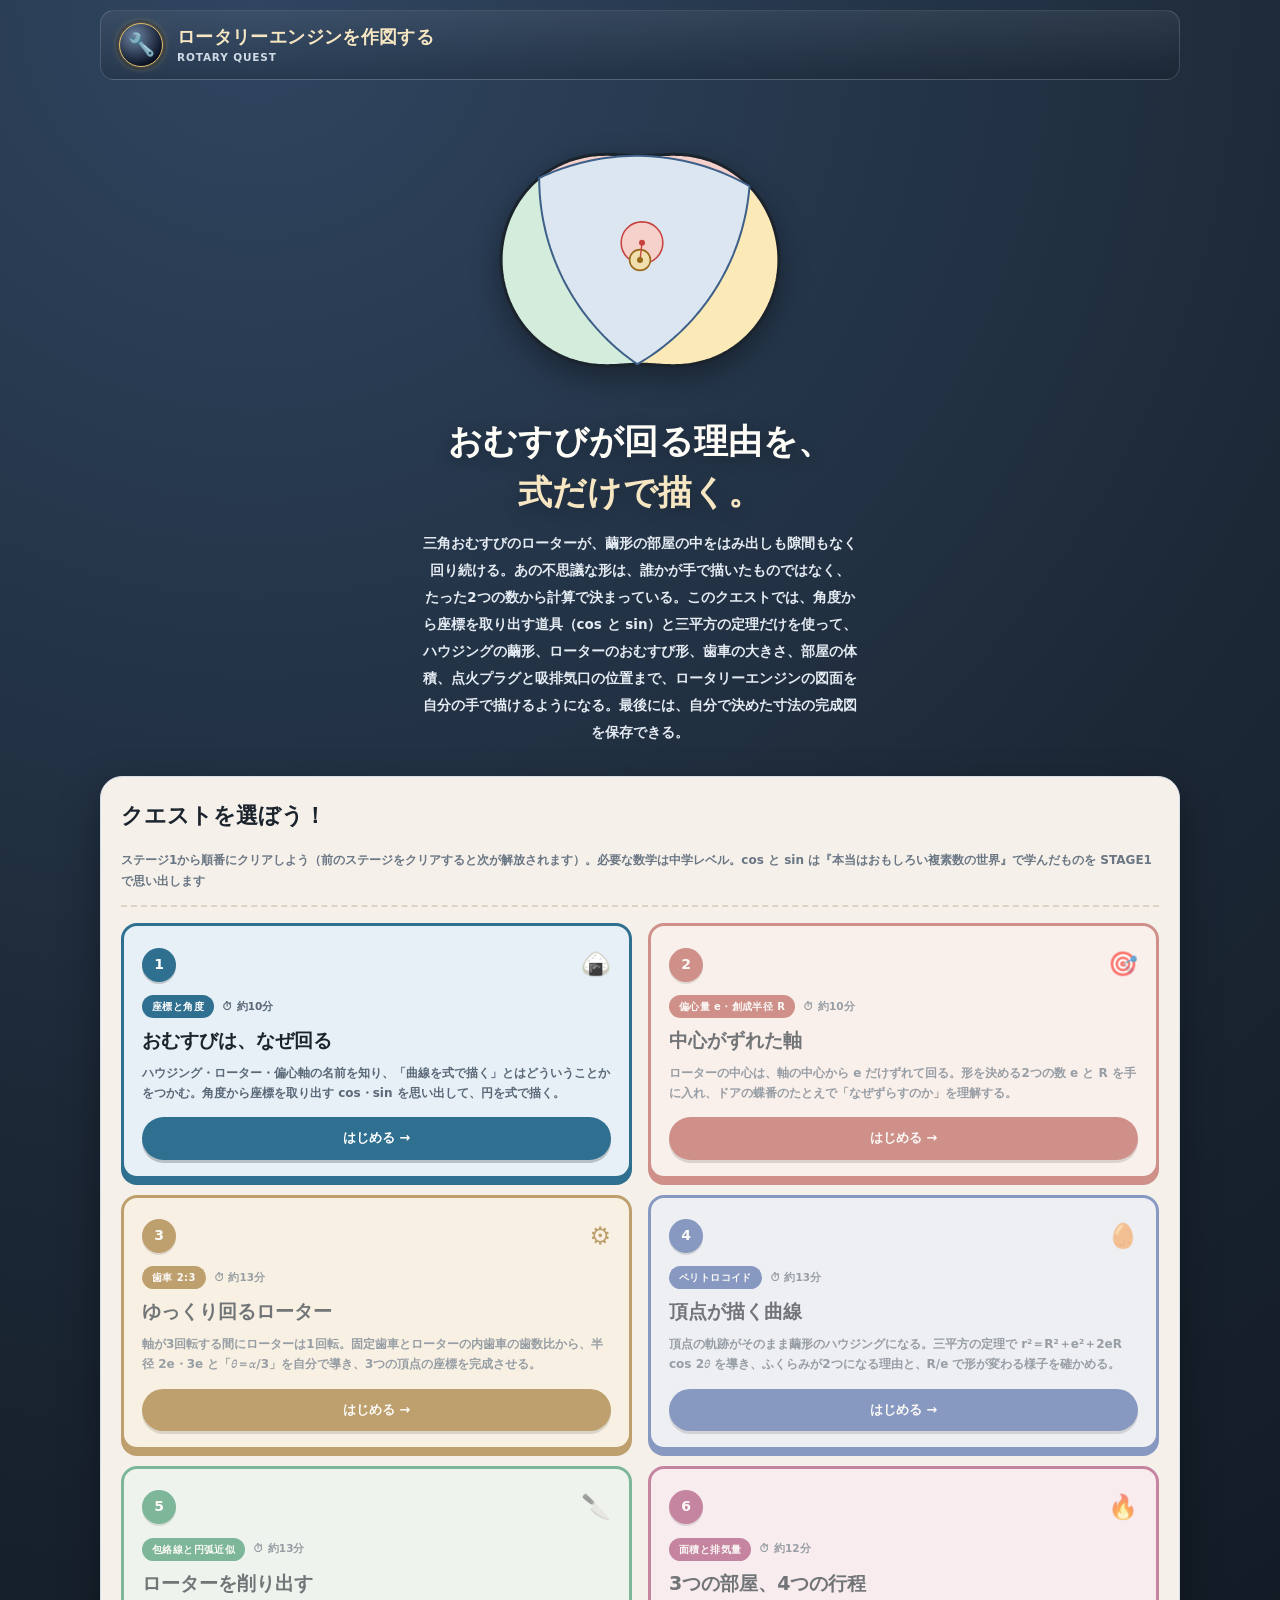
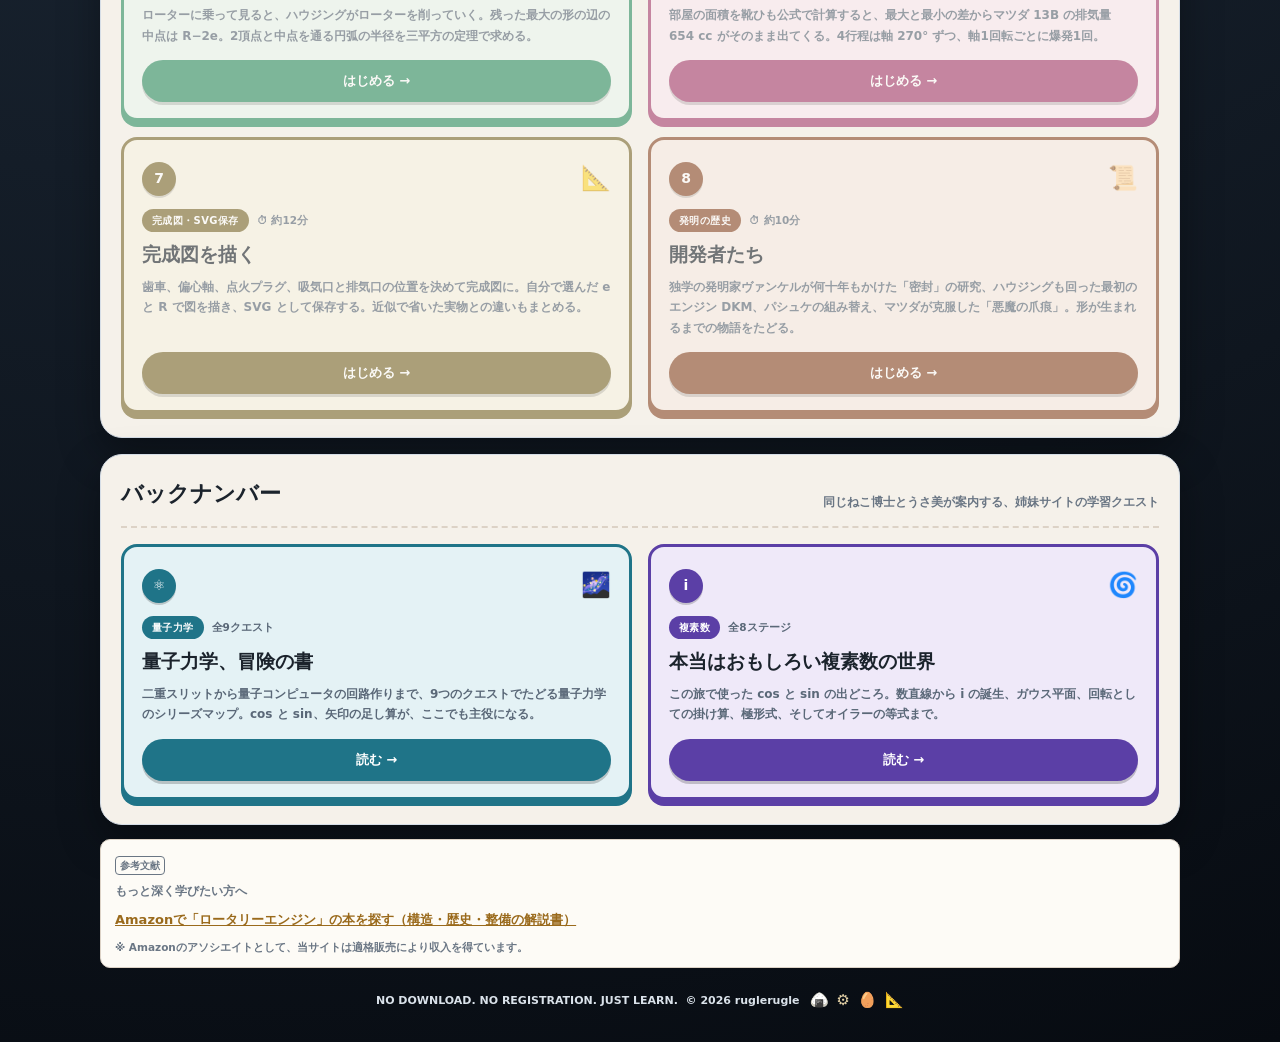
==== commit a5982c5a: "fix: STAGE8のタイトルを「開発者たち」に変更 Co-Authored-By: Claude Opus 5.5 <noreply@anthropic.com>" ====
--- a/index.html
+++ b/index.html
@@ -26,7 +26,7 @@
 <meta property="og:image:height" content="630">
 <meta name="twitter:card" content="summary_large_image">
 <link rel="icon" type="image/png" href="images/favicon.png">
-<link rel="stylesheet" href="design-system.css?v=20261003b">
+<link rel="stylesheet" href="design-system.css?v=20261003c">
 <script type="application/ld+json">
 {
   "@context": "https://schema.org",
@@ -132,7 +132,7 @@
         <a class="quest-card" href="stage8.html" data-stage="8" style="--accent:#8a4a2a;--accent-bg:#f8ece4">
           <div class="q-top"><span class="q-num">8</span><span class="q-suit" aria-hidden="true">📜</span></div>
           <div class="q-meta"><span class="q-tag">発明の歴史</span><span class="q-time">⏱ 約10分</span></div>
-          <div class="q-title">思いついた人たち</div>
+          <div class="q-title">開発者たち</div>
           <p class="q-desc">独学の発明家ヴァンケルが何十年もかけた「密封」の研究、ハウジングも回った最初のエンジン DKM、パシュケの組み替え、マツダが克服した「悪魔の爪痕」。形が生まれるまでの物語をたどる。</p>
           <span class="q-cta">はじめる →</span>
         </a>
@@ -174,8 +174,8 @@
 <script>
   document.getElementById("year").textContent = new Date().getFullYear();
 </script>
-<script src="js/progress.js?v=20261003b"></script>
-<script src="js/rotary.js?v=20261003b"></script>
+<script src="js/progress.js?v=20261003c"></script>
+<script src="js/rotary.js?v=20261003c"></script>
 <script>RQ.initCoverPage();</script>
 <script>
 /* ヒーローのエンジン（ゆっくり回る） */
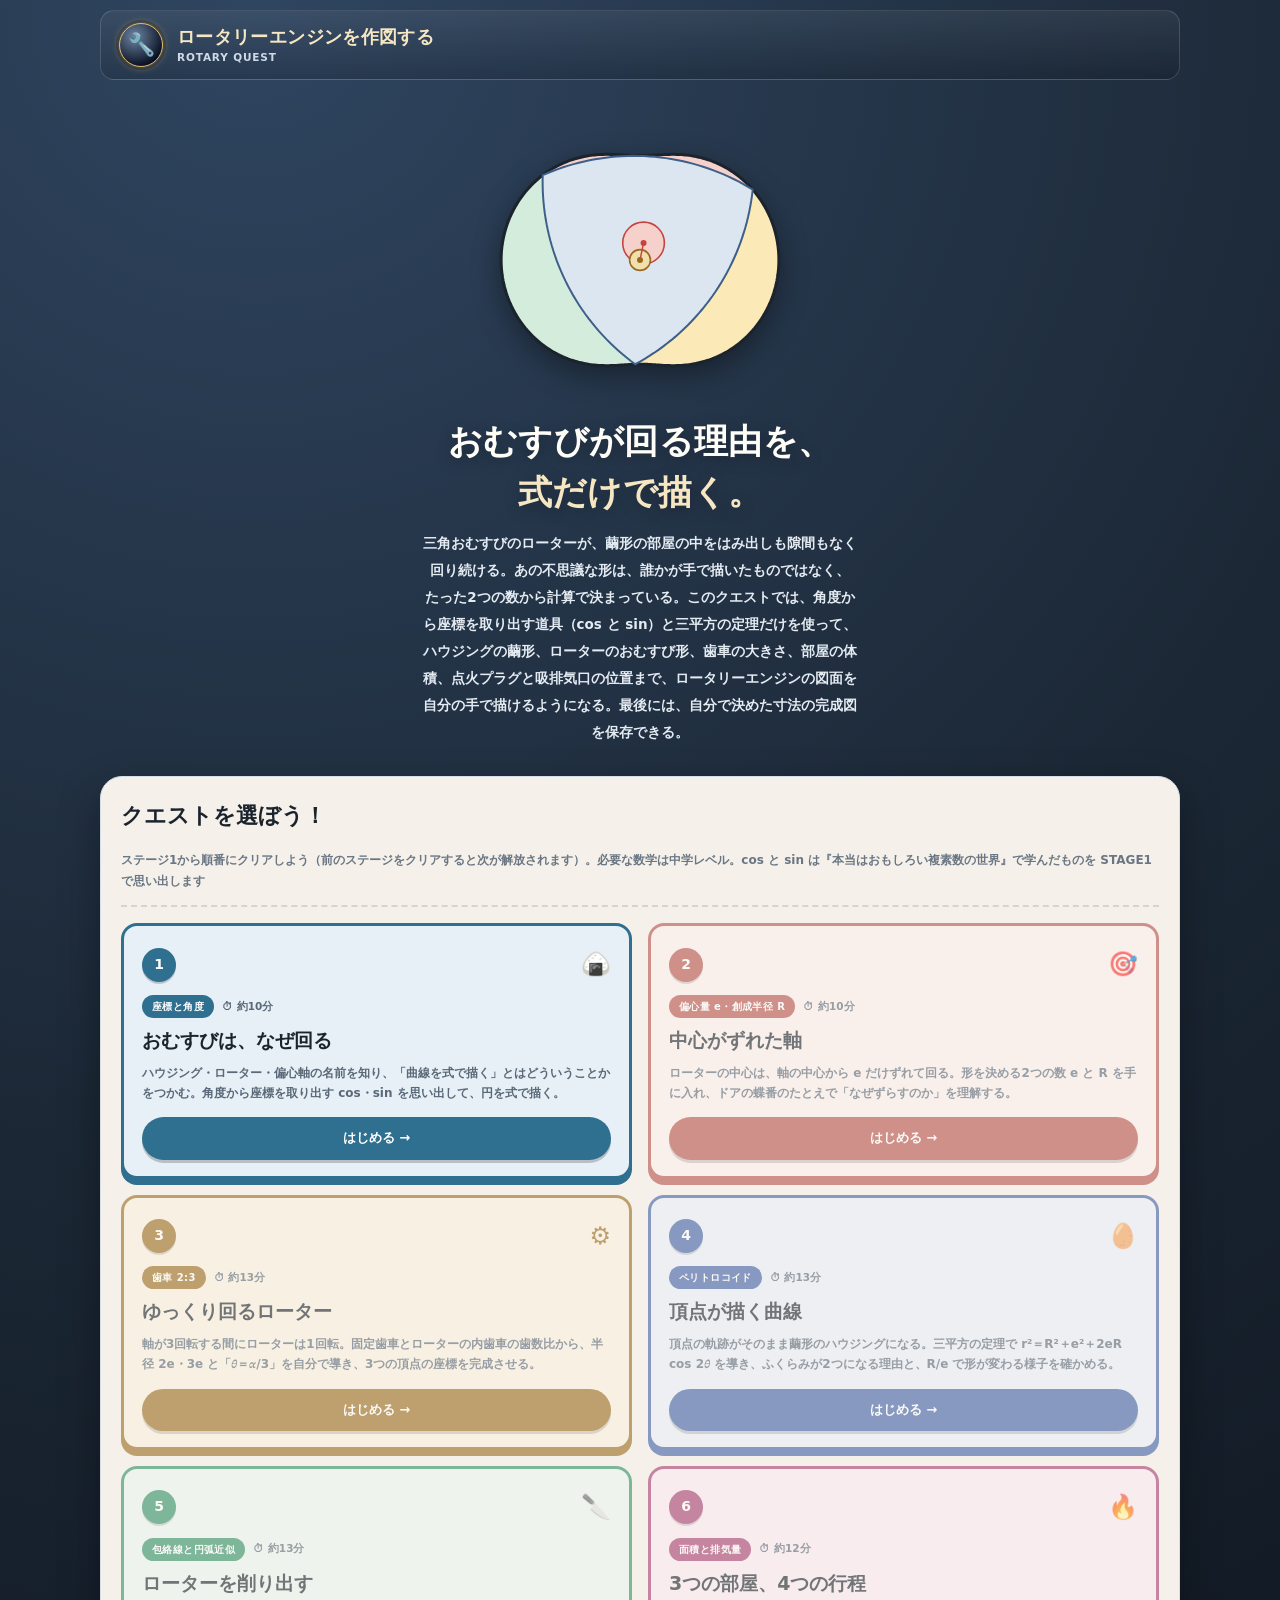
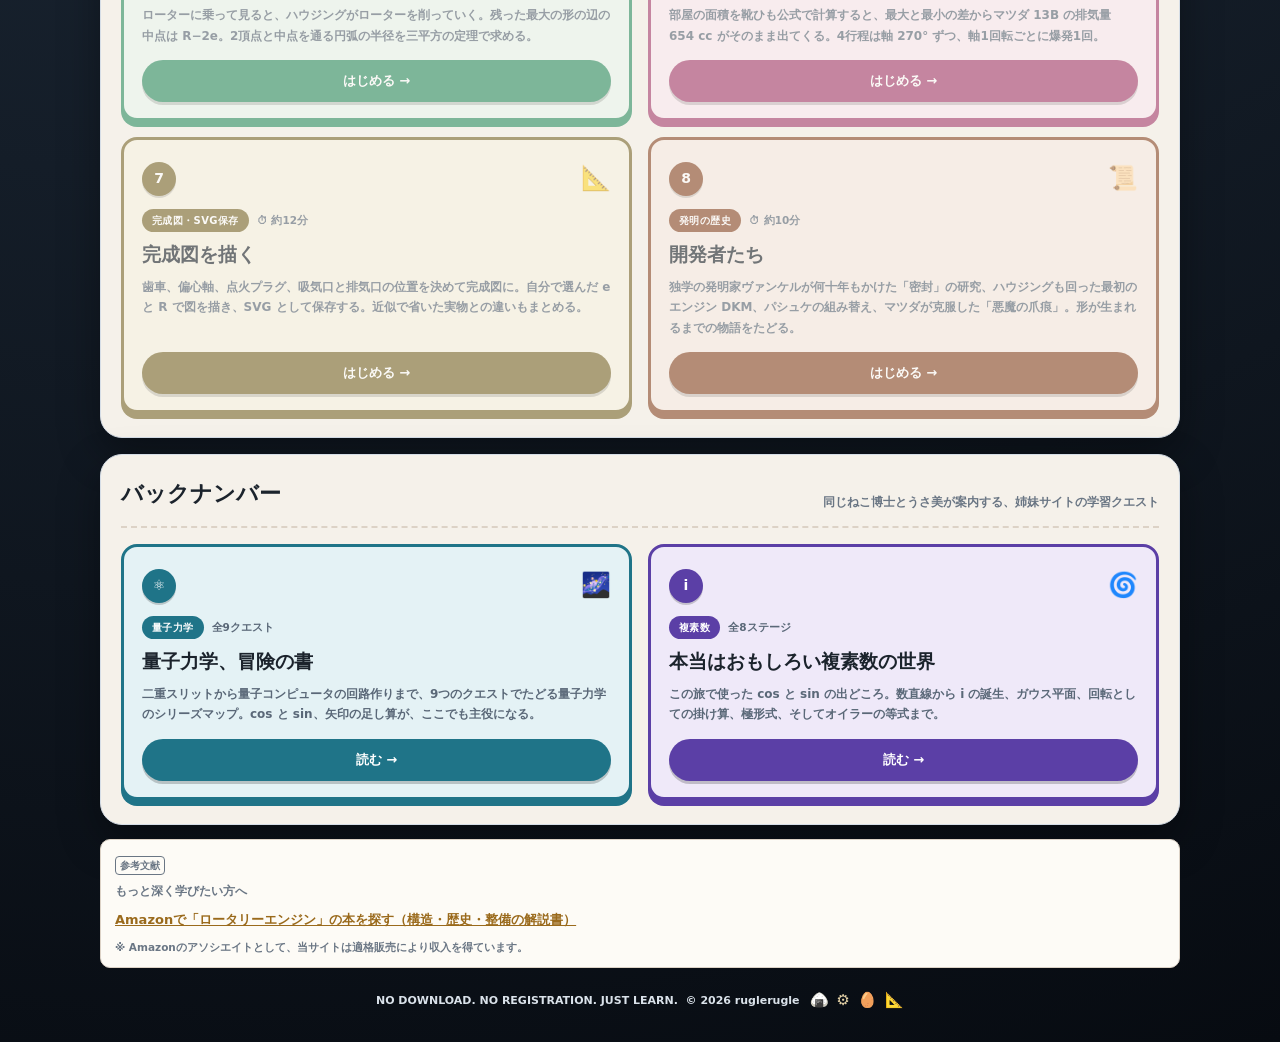
==== commit c2f0c4e3: "feat: SEO対策（タイトル・説明文の見直し、構造化データとパンくず、画像の遅延読み込み、apple-touch-icon、sitemapの更新日） Co-Authored-By: Claude " ====
--- a/index.html
+++ b/index.html
@@ -12,20 +12,22 @@
   gtag('js', new Date());
   gtag('config', 'G-9RTQCP2HXM');
 </script>
-<title>ロータリーエンジンを作図する ― 全8ステージの無料学習ゲーム</title>
-<meta name="description" content="三角おむすびのローターと繭形のハウジング。ロータリーエンジンの形を、定規ではなく数学の式で描けるようになる全8ステージの無料学習サイト。角度から座標を取り出す cos・sin、偏心量 e と創成半径 R、歯車 2:3 と α/3、頂点が描くペリトロコイド、ローターの円弧近似、部屋の面積と排気量 654cc、完成図の SVG 保存まで。ねこ博士とうさ美が案内します。">
+<title>ロータリーエンジンを作図する ― 仕組みと形を中学数学で描く全8ステージの無料学習ゲーム</title>
+<meta name="description" content="ロータリーエンジンの仕組みと形を、中学数学（座標・cos・sin・三平方の定理）だけで作図できるようになる全8ステージの無料学習サイト。ペリトロコイドのハウジング、ローターの形、歯車、排気量、点火プラグの位置、発明の歴史まで。">
 <link rel="canonical" href="https://rotary-engine.habatakijuku.com/">
 <meta property="og:type" content="website">
 <meta property="og:site_name" content="ロータリーエンジンを作図する">
 <meta property="og:locale" content="ja_JP">
-<meta property="og:title" content="ロータリーエンジンを作図する ― 全8ステージの無料学習ゲーム">
+<meta property="og:title" content="ロータリーエンジンを作図する ― 仕組みと形を中学数学で描く全8ステージの無料学習ゲーム">
 <meta property="og:description" content="おむすび形のローターと繭形のハウジングを、2つの数 e と R から式だけで描く。中学数学でたどるロータリーエンジンの作図。">
 <meta property="og:url" content="https://rotary-engine.habatakijuku.com/">
 <meta property="og:image" content="https://rotary-engine.habatakijuku.com/images/ogp.png">
 <meta property="og:image:width" content="1200">
 <meta property="og:image:height" content="630">
+<meta property="og:image:alt" content="ロータリーエンジンを作図する：繭形のハウジングと三角おむすび形のローター、ハウジングの式 x＝R cos θ＋e cos 3θ">
 <meta name="twitter:card" content="summary_large_image">
 <link rel="icon" type="image/png" href="images/favicon.png">
+<link rel="apple-touch-icon" href="images/apple-touch-icon.png">
 <link rel="stylesheet" href="design-system.css?v=20261003c">
 <script type="application/ld+json">
 {
@@ -40,7 +42,17 @@
   "educationalLevel": "中学生以上",
   "teaches": "ロータリーエンジンの作図（座標と媒介変数・cos と sin・偏心量と創成半径・遊星歯車と回転比・ペリトロコイド・包絡線と円弧近似・靴ひも公式・排気量と圧縮比・4行程・点火プラグと吸排気口の配置）",
   "isAccessibleForFree": true,
-  "author": { "@type": "Person", "name": "ruglerugle" }
+  "author": { "@type": "Person", "name": "ruglerugle" },
+  "hasPart": [
+    { "@type": "LearningResource", "position": 1, "name": "STAGE1 おむすびは、なぜ回る", "url": "https://rotary-engine.habatakijuku.com/stage1" },
+    { "@type": "LearningResource", "position": 2, "name": "STAGE2 中心がずれた軸", "url": "https://rotary-engine.habatakijuku.com/stage2" },
+    { "@type": "LearningResource", "position": 3, "name": "STAGE3 ゆっくり回るローター", "url": "https://rotary-engine.habatakijuku.com/stage3" },
+    { "@type": "LearningResource", "position": 4, "name": "STAGE4 頂点が描く曲線", "url": "https://rotary-engine.habatakijuku.com/stage4" },
+    { "@type": "LearningResource", "position": 5, "name": "STAGE5 ローターを削り出す", "url": "https://rotary-engine.habatakijuku.com/stage5" },
+    { "@type": "LearningResource", "position": 6, "name": "STAGE6 3つの部屋、4つの行程", "url": "https://rotary-engine.habatakijuku.com/stage6" },
+    { "@type": "LearningResource", "position": 7, "name": "STAGE7 完成図を描く", "url": "https://rotary-engine.habatakijuku.com/stage7" },
+    { "@type": "LearningResource", "position": 8, "name": "STAGE8 開発者たち", "url": "https://rotary-engine.habatakijuku.com/stage8" }
+  ]
 }
 </script>
 <style>
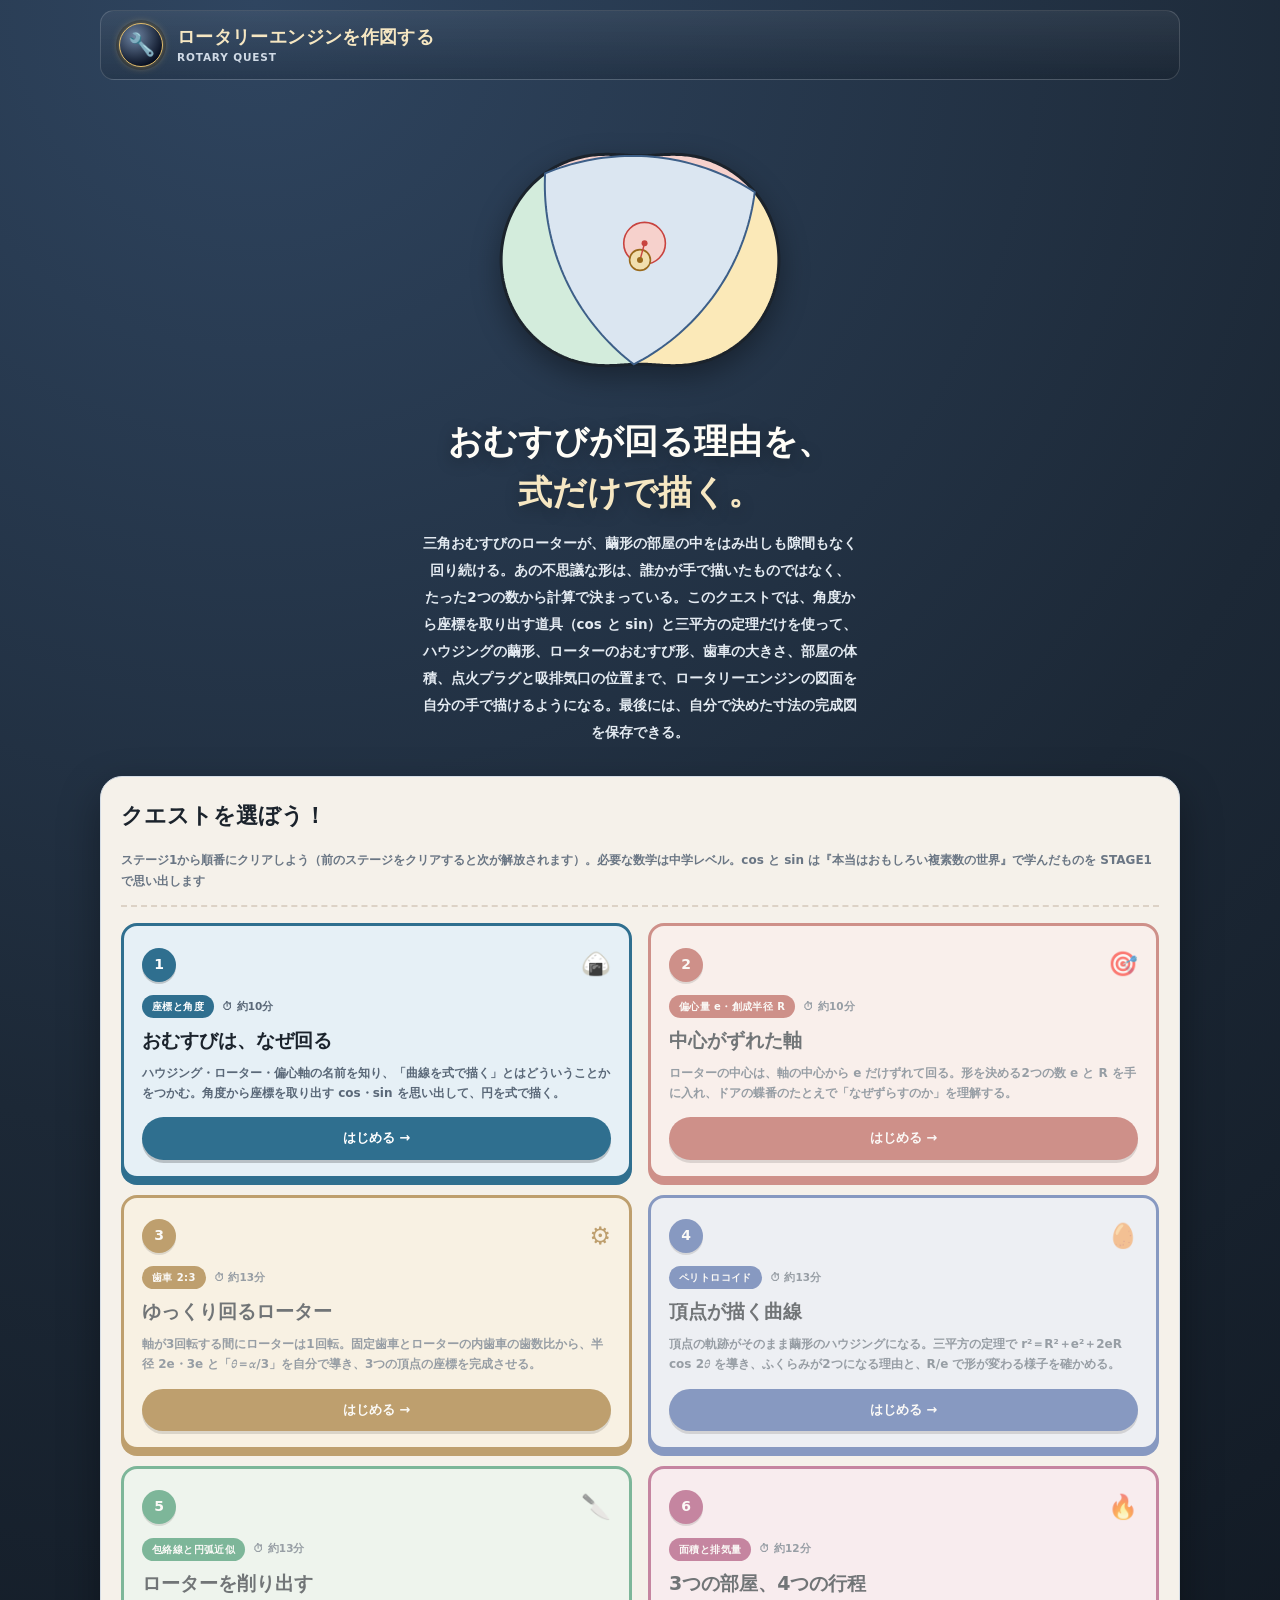
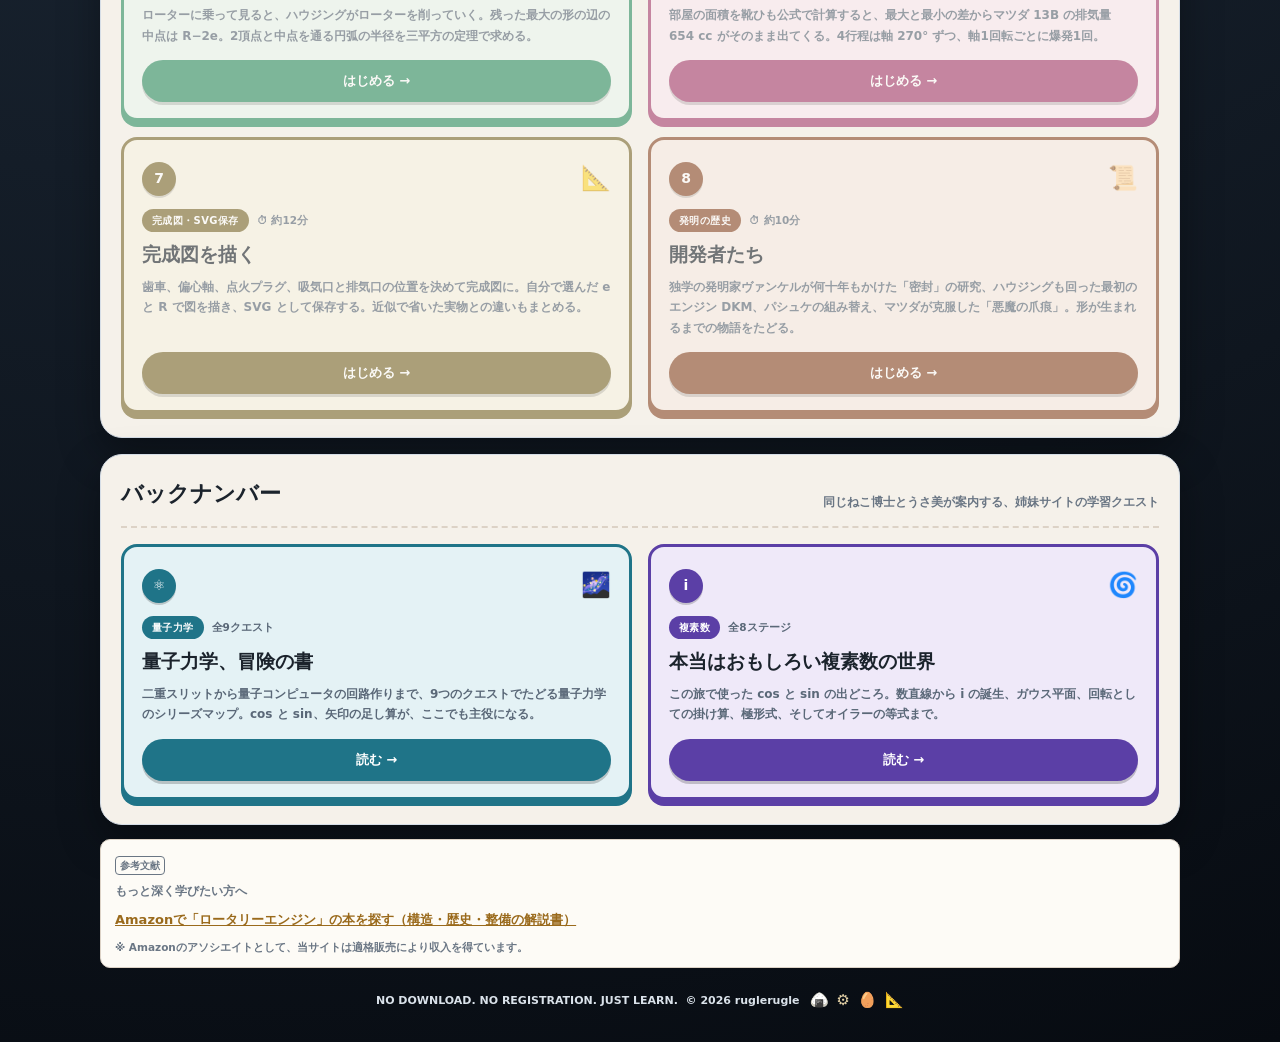
==== commit a144187d: "feat: はばたき塾共通の学習記録（my.habatakijuku.com）の sync.js を読み込む ログインしていれば進み具合を記録し、別の端末でも続きから学べるようにする。  Co-Aut" ====
--- a/index.html
+++ b/index.html
@@ -207,5 +207,6 @@
   }
 })();
 </script>
+<script src="https://my.habatakijuku.com/sync.js" defer></script>
 </body>
 </html>
